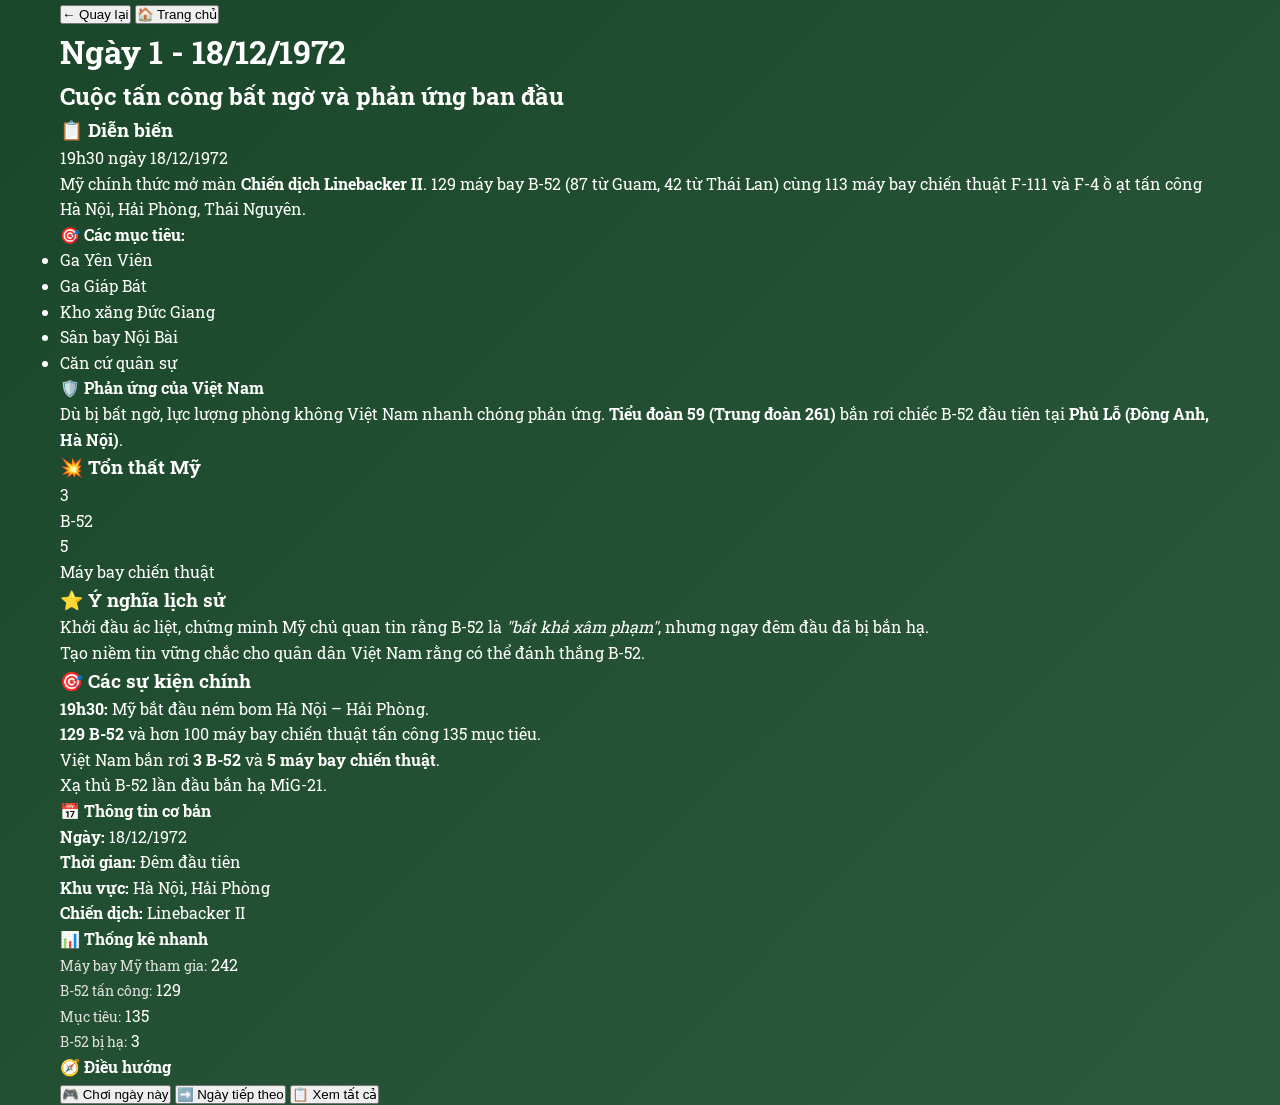
==== dien-bien-phu-game/details/day1.html @ 5c27972c "Initial commit" ====
<!DOCTYPE html>
<html lang="vi">

<head>
    <meta charset="UTF-8">
    <meta name="viewport" content="width=device-width, initial-scale=1.0">
    <title>Ngày 1 - Chi Tiết | Điện Biên Phủ Trên Không</title>
    <link rel="stylesheet" href="../css/style.css">
    <link rel="stylesheet" href="../css/detail.css">
    <link rel="preconnect" href="https://fonts.googleapis.com">
    <link rel="preconnect" href="https://fonts.gstatic.com" crossorigin>
    <link href="https://fonts.googleapis.com/css2?family=Roboto+Slab:wght@400;700&display=swap" rel="stylesheet">
</head>

<body>
    <div class="detail-container">
        <header class="detail-header">
            <div class="container">
                <div class="back-navigation">
                    <button onclick="goBack()" class="back-btn">← Quay lại</button>
                    <button onclick="goHome()" class="home-btn">🏠 Trang chủ</button>
                </div>
                <h1 class="detail-title">Ngày 1 - 18/12/1972</h1>
                <h2 class="detail-subtitle">Cuộc tấn công bất ngờ và phản ứng ban đầu</h2>
            </div>
        </header>

        <main class="detail-content">
            <div class="container">
                <div class="content-grid">
                    <div class="main-content">
                        <!-- Diễn biến chính -->
                        <div class="content-section">
                            <h3>📋 Diễn biến</h3>
                            <div class="timeline-event">
                                <div class="event-time">19h30 ngày 18/12/1972</div>
                                <div class="event-description">
                                    <p>Mỹ chính thức mở màn <strong>Chiến dịch Linebacker II</strong>. 129 máy bay B-52
                                        (87 từ Guam, 42 từ Thái Lan) cùng 113 máy bay chiến thuật F-111 và F-4 ồ ạt tấn
                                        công Hà Nội, Hải Phòng, Thái Nguyên.</p>

                                    <div class="target-list">
                                        <h4>🎯 Các mục tiêu:</h4>
                                        <ul>
                                            <li>Ga Yên Viên</li>
                                            <li>Ga Giáp Bát</li>
                                            <li>Kho xăng Đức Giang</li>
                                            <li>Sân bay Nội Bài</li>
                                            <li>Căn cứ quân sự</li>
                                        </ul>
                                    </div>
                                </div>
                            </div>

                            <div class="response-section">
                                <h4>🛡️ Phản ứng của Việt Nam</h4>
                                <p>Dù bị bất ngờ, lực lượng phòng không Việt Nam nhanh chóng phản ứng. <strong>Tiểu đoàn
                                        59 (Trung đoàn 261)</strong> bắn rơi chiếc B-52 đầu tiên tại <strong>Phủ Lỗ
                                        (Đông Anh, Hà Nội)</strong>.</p>
                            </div>
                        </div>

                        <!-- Tổn thất -->
                        <div class="content-section">
                            <h3>💥 Tổn thất Mỹ</h3>
                            <div class="casualties-grid">
                                <div class="casualty-item">
                                    <div class="casualty-number">3</div>
                                    <div class="casualty-type">B-52</div>
                                </div>
                                <div class="casualty-item">
                                    <div class="casualty-number">5</div>
                                    <div class="casualty-type">Máy bay chiến thuật</div>
                                </div>
                            </div>
                        </div>

                        <!-- Ý nghĩa lịch sử -->
                        <div class="content-section">
                            <h3>⭐ Ý nghĩa lịch sử</h3>
                            <div class="significance-content">
                                <p>Khởi đầu ác liệt, chứng minh Mỹ chủ quan tin rằng B-52 là <em>"bất khả xâm
                                        phạm"</em>, nhưng ngay đêm đầu đã bị bắn hạ.</p>
                                <p class="highlight-text">Tạo niềm tin vững chắc cho quân dân Việt Nam rằng có thể đánh
                                    thắng B-52.</p>
                            </div>
                        </div>

                        <!-- Các sự kiện chính -->
                        <div class="content-section">
                            <h3>🎯 Các sự kiện chính</h3>
                            <div class="events-timeline">
                                <div class="timeline-item-detail">
                                    <div class="timeline-marker"></div>
                                    <div class="timeline-content-detail">
                                        <strong>19h30:</strong> Mỹ bắt đầu ném bom Hà Nội – Hải Phòng.
                                    </div>
                                </div>
                                <div class="timeline-item-detail">
                                    <div class="timeline-marker"></div>
                                    <div class="timeline-content-detail">
                                        <strong>129 B-52</strong> và hơn 100 máy bay chiến thuật tấn công 135 mục tiêu.
                                    </div>
                                </div>
                                <div class="timeline-item-detail">
                                    <div class="timeline-marker"></div>
                                    <div class="timeline-content-detail">
                                        Việt Nam bắn rơi <strong>3 B-52</strong> và <strong>5 máy bay chiến
                                            thuật</strong>.
                                    </div>
                                </div>
                                <div class="timeline-item-detail">
                                    <div class="timeline-marker"></div>
                                    <div class="timeline-content-detail">
                                        Xạ thủ B-52 lần đầu bắn hạ MiG-21.
                                    </div>
                                </div>
                            </div>
                        </div>
                    </div>

                    <div class="sidebar">
                        <div class="info-box">
                            <h4>📅 Thông tin cơ bản</h4>
                            <div class="info-item">
                                <strong>Ngày:</strong> 18/12/1972
                            </div>
                            <div class="info-item">
                                <strong>Thời gian:</strong> Đêm đầu tiên
                            </div>
                            <div class="info-item">
                                <strong>Khu vực:</strong> Hà Nội, Hải Phòng
                            </div>
                            <div class="info-item">
                                <strong>Chiến dịch:</strong> Linebacker II
                            </div>
                        </div>

                        <div class="stats-box">
                            <h4>📊 Thống kê nhanh</h4>
                            <div class="stat-item">
                                <span class="stat-label">Máy bay Mỹ tham gia:</span>
                                <span class="stat-value">242</span>
                            </div>
                            <div class="stat-item">
                                <span class="stat-label">B-52 tấn công:</span>
                                <span class="stat-value">129</span>
                            </div>
                            <div class="stat-item">
                                <span class="stat-label">Mục tiêu:</span>
                                <span class="stat-value">135</span>
                            </div>
                            <div class="stat-item">
                                <span class="stat-label">B-52 bị hạ:</span>
                                <span class="stat-value">3</span>
                            </div>
                        </div>

                        <div class="navigation-box">
                            <h4>🧭 Điều hướng</h4>
                            <button onclick="playDay(1)" class="play-btn">🎮 Chơi ngày này</button>
                            <button onclick="viewDay(2)" class="next-btn">➡️ Ngày tiếp theo</button>
                            <button onclick="viewAllDays()" class="overview-btn">📋 Xem tất cả</button>
                        </div>
                    </div>
                </div>
            </div>
        </main>
    </div>

    <script src="../js/data.js"></script>
    <script src="../js/detail.js"></script>
</body>

</html>
---- dien-bien-phu-game/css/style.css ----
/* Reset và base styles */
* {
    margin: 0;
    padding: 0;
    box-sizing: border-box;
}

body {
    font-family: 'Roboto Slab', serif;
    background: linear-gradient(135deg, #1a472a 0%, #2d5a3d 100%);
    color: #ffffff;
    line-height: 1.6;
    overflow-x: hidden;
}

.container {
    max-width: 1200px;
    margin: 0 auto;
    padding: 0 20px;
}

/* Hero Section */
.hero-section {
    min-height: 100vh;
    background:
        radial-gradient(circle at 20% 50%, rgba(255, 215, 0, 0.1) 0%, transparent 50%),
        radial-gradient(circle at 80% 20%, rgba(255, 69, 0, 0.1) 0%, transparent 50%),
        linear-gradient(135deg, #1a472a 0%, #2d5a3d 100%);
    display: flex;
    flex-direction: column;
    justify-content: center;
    position: relative;
    padding: 40px 0;
}

.hero-section::before {
    content: '';
    position: absolute;
    top: 0;
    left: 0;
    right: 0;
    bottom: 0;
    background: url('data:image/svg+xml,<svg width="60" height="60" viewBox="0 0 60 60" xmlns="http://www.w3.org/2000/svg"><g fill="none" fill-rule="evenodd"><g fill="%23ffffff" fill-opacity="0.03"><circle cx="30" cy="30" r="2"/></g></svg>') repeat;
    pointer-events: none;
}

/* Header */
.main-header {
    text-align: center;
    margin-bottom: 60px;
    position: relative;
    z-index: 1;
}

.main-title {
    font-size: 3.5rem;
    font-weight: 700;
    text-shadow: 3px 3px 6px rgba(0, 0, 0, 0.5);
    margin-bottom: 20px;
    display: flex;
    flex-direction: column;
    align-items: center;
}

.title-line {
    background: linear-gradient(45deg, #ffd700, #ffed4e);
    -webkit-background-clip: text;
    -webkit-text-fill-color: transparent;
    background-clip: text;
    letter-spacing: 2px;
}

.subtitle {
    font-size: 1.5rem;
    color: #ffed4e;
    font-style: italic;
    margin-top: 10px;
}

.date-range {
    font-size: 1.2rem;
    color: #a8d8a8;
    font-weight: 600;
    border: 2px solid #ffd700;
    padding: 10px 20px;
    border-radius: 25px;
    display: inline-block;
    background: rgba(255, 215, 0, 0.1);
}

/* Intro Content */
.intro-content {
    display: grid;
    grid-template-columns: 1fr 1fr;
    gap: 60px;
    align-items: start;
    margin-bottom: 60px;
}

/* Stats Panel */
.stats-panel {
    background: rgba(255, 255, 255, 0.1);
    border-radius: 20px;
    padding: 30px;
    backdrop-filter: blur(10px);
    border: 2px solid rgba(255, 215, 0, 0.3);
    height: fit-content;
}

.stats-panel h3 {
    color: #ffd700;
    font-size: 1.8rem;
    margin-bottom: 25px;
    text-align: center;
    text-shadow: 2px 2px 4px rgba(0, 0, 0, 0.5);
}

.achievement-stats {
    display: flex;
    flex-direction: column;
    gap: 15px;
    margin-bottom: 25px;
}

.stat-achievement {
    display: flex;
    align-items: center;
    gap: 15px;
    padding: 15px;
    background: rgba(255, 215, 0, 0.1);
    border-radius: 12px;
    border-left: 4px solid #ffd700;
    transition: all 0.3s ease;
}

.stat-achievement:hover {
    background: rgba(255, 215, 0, 0.2);
    transform: translateX(5px);
}

.stat-icon {
    font-size: 2rem;
    min-width: 50px;
    text-align: center;
    filter: drop-shadow(0 2px 4px rgba(255, 215, 0, 0.3));
}

.stat-info {
    flex: 1;
}

.stat-number {
    font-size: 1.8rem;
    font-weight: bold;
    color: #ffd700;
    line-height: 1.2;
    text-shadow: 1px 1px 2px rgba(0, 0, 0, 0.3);
}

.stat-label {
    color: #e0e0e0;
    font-size: 0.9rem;
    line-height: 1.3;
}

.historical-note {
    display: flex;
    gap: 12px;
    padding: 20px;
    background: rgba(255, 69, 0, 0.1);
    border-radius: 12px;
    border-left: 4px solid #ff4500;
}

.note-icon {
    font-size: 1.5rem;
    min-width: 30px;
    text-align: center;
    color: #ff4500;
}

.note-content {
    color: #f0f0f0;
    font-size: 0.9rem;
    line-height: 1.4;
}

.note-content strong {
    color: #ff6500;
    display: block;
    margin-bottom: 5px;
}

.intro-text h2 {
    font-size: 2.5rem;
    color: #ffd700;
    margin-bottom: 20px;
    text-shadow: 2px 2px 4px rgba(0, 0, 0, 0.5);
}

.quote {
    font-size: 1.5rem;
    font-style: italic;
    color: #ffed4e;
    margin-bottom: 10px;
    text-align: center;
    padding: 20px;
    border-left: 4px solid #ffd700;
    background: rgba(255, 215, 0, 0.1);
    border-radius: 0 15px 15px 0;
}

.quote-author {
    text-align: right;
    color: #a8d8a8;
    font-style: italic;
    margin-bottom: 30px;
    font-size: 1.1rem;
}

.description p {
    font-size: 1.1rem;
    color: #e0e0e0;
    margin-bottom: 30px;
    line-height: 1.8;
}

.features {
    display: grid;
    grid-template-columns: repeat(auto-fit, minmax(200px, 1fr));
    gap: 20px;
}

.feature {
    background: rgba(255, 255, 255, 0.1);
    padding: 20px;
    border-radius: 15px;
    text-align: center;
    backdrop-filter: blur(10px);
    border: 1px solid rgba(255, 215, 0, 0.3);
    transition: all 0.3s ease;
}

.feature:hover {
    transform: translateY(-5px);
    background: rgba(255, 255, 255, 0.15);
    border-color: #ffd700;
}

.feature h3 {
    color: #ffd700;
    margin-bottom: 10px;
    font-size: 1.2rem;
}

.feature p {
    color: #c0c0c0;
    font-size: 0.9rem;
}

/* Action Section */
.action-section {
    text-align: center;
    position: relative;
    z-index: 1;
}

.start-button {
    background: linear-gradient(45deg, #ffd700, #ffed4e);
    color: #1a472a;
    border: none;
    padding: 20px 40px;
    font-size: 1.3rem;
    font-weight: bold;
    border-radius: 50px;
    cursor: pointer;
    transition: all 0.3s ease;
    text-transform: uppercase;
    letter-spacing: 1px;
    box-shadow: 0 10px 30px rgba(255, 215, 0, 0.3);
    margin-bottom: 40px;
}

.start-button:hover {
    transform: translateY(-3px);
    box-shadow: 0 15px 40px rgba(255, 215, 0, 0.4);
    background: linear-gradient(45deg, #ffed4e, #ffd700);
}

.progress-info {
    max-width: 400px;
    margin: 0 auto;
}

.progress-info p {
    color: #a8d8a8;
    margin-bottom: 15px;
    font-size: 1.1rem;
}

.progress-bar {
    background: rgba(255, 255, 255, 0.2);
    height: 10px;
    border-radius: 5px;
    overflow: hidden;
    border: 1px solid rgba(255, 215, 0, 0.3);
}

.progress-fill {
    background: linear-gradient(90deg, #ffd700, #ffed4e);
    height: 100%;
    width: 0%;
    transition: width 0.8s ease;
    border-radius: 5px;
}

/* Damage Statistics Section */
.damage-section {
    padding: 80px 0;
    background: linear-gradient(135deg, #2d1b1b 0%, #4a2c2c 100%);
    position: relative;
}

.damage-section::before {
    content: '';
    position: absolute;
    top: 0;
    left: 0;
    right: 0;
    bottom: 0;
    background: url('data:image/svg+xml,<svg width="40" height="40" viewBox="0 0 40 40" xmlns="http://www.w3.org/2000/svg"><g fill="none" fill-rule="evenodd"><g fill="%23ff0000" fill-opacity="0.05"><polygon points="20,1 4,7 4,20 20,40 36,20 36,7"/></g></svg>') repeat;
    pointer-events: none;
}

.damage-section h2 {
    text-align: center;
    font-size: 2.5rem;
    margin-bottom: 60px;
    color: #ff6b6b;
    position: relative;
    z-index: 1;
    text-shadow: 2px 2px 4px rgba(0, 0, 0, 0.5);
}

.damage-grid {
    display: grid;
    grid-template-columns: 1fr 1fr;
    gap: 40px;
    margin-bottom: 60px;
    position: relative;
    z-index: 1;
}

.damage-card {
    background: rgba(255, 255, 255, 0.1);
    border-radius: 20px;
    padding: 30px;
    backdrop-filter: blur(10px);
    border: 2px solid rgba(255, 107, 107, 0.3);
}

.enemy-losses {
    border-left: 6px solid #ff4444;
}

.vietnam-impact {
    border-left: 6px solid #ffaa44;
}

.damage-card h3 {
    color: #ff6b6b;
    font-size: 1.6rem;
    margin-bottom: 25px;
    text-align: center;
    text-shadow: 1px 1px 2px rgba(0, 0, 0, 0.3);
}

.damage-stats {
    display: flex;
    flex-direction: column;
    gap: 20px;
}

.damage-item {
    display: flex;
    align-items: center;
    gap: 15px;
    padding: 15px;
    background: rgba(255, 107, 107, 0.1);
    border-radius: 12px;
    border-left: 4px solid #ff6b6b;
}

.damage-number {
    font-size: 2.2rem;
    font-weight: bold;
    color: #ff4444;
    min-width: 80px;
    text-shadow: 1px 1px 2px rgba(0, 0, 0, 0.3);
}

.damage-label {
    color: #f0f0f0;
    font-size: 1.1rem;
    flex: 1;
}

.damage-breakdown {
    background: rgba(0, 0, 0, 0.2);
    padding: 15px;
    border-radius: 10px;
    margin-top: 10px;
}

.breakdown-item {
    color: #e0e0e0;
    padding: 5px 0;
    border-bottom: 1px solid rgba(255, 107, 107, 0.2);
    font-size: 0.95rem;
}

.breakdown-item:last-child {
    border-bottom: none;
}

.breakdown-item small {
    color: #ffaaaa;
    font-style: italic;
}

.casualties {
    border-left-color: #ff8888;
    background: rgba(255, 136, 136, 0.1);
}

.infrastructure-damage {
    background: rgba(255, 170, 68, 0.1);
    padding: 20px;
    border-radius: 12px;
    border-left: 4px solid #ffaa44;
}

.infrastructure-damage h4 {
    color: #ffaa44;
    margin-bottom: 15px;
    font-size: 1.1rem;
}

.damage-list {
    display: grid;
    gap: 8px;
}

.damage-list div {
    color: #f0f0f0;
    font-size: 0.9rem;
    padding: 5px 0;
    border-bottom: 1px solid rgba(255, 170, 68, 0.2);
}

.damage-list div:last-child {
    border-bottom: none;
}

/* Bombing Intensity */
.bombing-intensity {
    position: relative;
    z-index: 1;
}

.bombing-intensity h3 {
    text-align: center;
    font-size: 2rem;
    margin-bottom: 40px;
    color: #ff6b6b;
}

.intensity-comparison {
    display: grid;
    grid-template-columns: repeat(auto-fit, minmax(300px, 1fr));
    gap: 30px;
}

.intensity-item {
    display: flex;
    align-items: center;
    gap: 20px;
    padding: 25px;
    background: rgba(255, 255, 255, 0.1);
    border-radius: 15px;
    backdrop-filter: blur(10px);
    border: 2px solid rgba(255, 107, 107, 0.3);
    transition: all 0.3s ease;
}

.intensity-item:hover {
    transform: translateY(-5px);
    border-color: #ff6b6b;
    box-shadow: 0 15px 30px rgba(255, 107, 107, 0.2);
}

.intensity-icon {
    font-size: 3rem;
    min-width: 60px;
    text-align: center;
}

.intensity-info {
    flex: 1;
}

.intensity-number {
    font-size: 2.5rem;
    font-weight: bold;
    color: #ff4444;
    line-height: 1;
    text-shadow: 2px 2px 4px rgba(0, 0, 0, 0.3);
}

.intensity-label {
    color: #f0f0f0;
    font-size: 1.1rem;
    margin-bottom: 5px;
}

.intensity-note {
    color: #cccccc;
    font-size: 0.9rem;
    font-style: italic;
}

/* Timeline Section */
.timeline-section {
    padding: 80px 0;
    background: rgba(0, 0, 0, 0.2);
    position: relative;
}

.timeline-section h2 {
    text-align: center;
    font-size: 2.5rem;
    margin-bottom: 60px;
    color: #ffd700;
    text-shadow: 2px 2px 4px rgba(0, 0, 0, 0.5);
}

.timeline {
    position: relative;
    max-width: 800px;
    margin: 0 auto;
}

.timeline::before {
    content: '';
    position: absolute;
    width: 4px;
    background: linear-gradient(to bottom, #ffd700, #ffed4e);
    top: 0;
    bottom: 0;
    left: 50%;
    margin-left: -2px;
}

.timeline-item {
    padding: 10px 40px;
    position: relative;
    background-color: inherit;
    width: 50%;
}

.timeline-item::after {
    content: '';
    position: absolute;
    width: 20px;
    height: 20px;
    right: -10px;
    background: #ffd700;
    border: 4px solid #ffffff;
    top: 15px;
    border-radius: 50%;
    z-index: 1;
}

.timeline-item:nth-child(even) {
    left: 50%;
}

.timeline-item:nth-child(even)::after {
    left: -10px;
}

.timeline-content {
    padding: 20px 30px;
    background: rgba(255, 255, 255, 0.1);
    border-radius: 15px;
    position: relative;
    backdrop-filter: blur(10px);
    border: 1px solid rgba(255, 215, 0, 0.3);
    cursor: pointer;
    transition: all 0.3s ease;
}

.timeline-content:hover {
    background: rgba(255, 255, 255, 0.15);
    border-color: #ffd700;
    transform: translateY(-5px);
}

.timeline-date {
    background: #ffd700;
    color: #1a472a;
    padding: 5px 15px;
    border-radius: 20px;
    font-weight: bold;
    font-size: 0.9rem;
    display: inline-block;
    margin-bottom: 10px;
}

.timeline-title {
    color: #ffd700;
    margin-bottom: 10px;
    font-size: 1.2rem;
    font-weight: bold;
}

.timeline-desc {
    color: #e0e0e0;
    line-height: 1.6;
    margin-bottom: 10px;
}

.timeline-status {
    font-size: 0.9rem;
    padding: 5px 10px;
    border-radius: 15px;
    font-weight: bold;
}

.timeline-status-container {
    display: flex;
    align-items: center;
    gap: 12px;
    flex-wrap: nowrap;
    justify-content: flex-start;
}

.detail-btn {
    background: rgba(65, 105, 225, 0.4);
    color: #87CEEB;
    border: 1px solid rgba(65, 105, 225, 0.6);
    padding: 5px 12px;
    border-radius: 15px;
    font-size: 0.9rem;
    font-weight: bold;
    cursor: pointer;
    transition: all 0.3s ease;
    white-space: nowrap;
    flex-shrink: 0;
    box-shadow: 0 1px 3px rgba(0, 0, 0, 0.2);
}

.detail-btn:hover {
    background: rgba(65, 105, 225, 0.6);
    color: #ffffff;
    transform: translateY(-1px);
    box-shadow: 0 3px 8px rgba(65, 105, 225, 0.4);
}

.status-locked {
    background: rgba(128, 128, 128, 0.3);
    color: #ccc;
}

.status-available {
    background: rgba(255, 215, 0, 0.3);
    color: #ffd700;
}

.status-completed {
    background: rgba(34, 139, 34, 0.4);
    color: #90EE90;
    box-shadow: 0 1px 3px rgba(0, 0, 0, 0.2);
}

/* Action Buttons Container */
.action-buttons {
    display: flex;
    gap: 18px;
    justify-content: center;
    flex-wrap: wrap;
    margin-bottom: 30px;
}

/* Common button styles for all buttons */
.history-button,
.video-button,
.start-button {
    padding: 15px 25px;
    font-size: 16px;
    font-weight: bold;
    border-radius: 50px;
    cursor: pointer;
    transition: all 0.3s ease;
    font-family: 'Roboto Slab', serif;
    position: relative;
    overflow: hidden;
    text-decoration: none;
    display: inline-block;
    text-align: center;
    min-width: 220px; /* Cùng kích thước tối thiểu */
    max-width: 220px; /* Cùng kích thước tối đa */
    height: 60px; /* Cùng chiều cao */
    line-height: 30px; /* Căn giữa text theo chiều dọc */
    border: none;
    box-sizing: border-box;
}

/* History Button - Now as link */
.history-button {
    background: linear-gradient(135deg, #8B4513 0%, #A0522D 50%, #CD853F 100%);
    color: white;
    box-shadow: 0 4px 15px rgba(139, 69, 19, 0.3);
}

.history-button:hover {
    transform: translateY(-3px);
    box-shadow: 0 8px 25px rgba(139, 69, 19, 0.4);
    background: linear-gradient(135deg, #A0522D 0%, #CD853F 50%, #DEB887 100%);
    color: white;
    text-decoration: none;
}

.history-button:active {
    transform: translateY(-1px);
}

/* Video Button */
.video-button {
    background: linear-gradient(135deg, #FF0000 0%, #CC0000 50%, #990000 100%);
    color: white;
    box-shadow: 0 4px 15px rgba(255, 0, 0, 0.3);
    text-decoration: none;
    display: inline-flex;
    align-items: center;
    justify-content: center;
    padding: 15px 25px;
    border-radius: 25px;
    font-weight: 700;
    font-size: 16px;
    transition: all 0.3s ease;
    border: none;
    cursor: pointer;
    min-width: 240px;
    box-sizing: border-box;
}

.video-button:hover {
    transform: translateY(-3px);
    box-shadow: 0 8px 25px rgba(255, 0, 0, 0.4);
    background: linear-gradient(135deg, #FF4444 0%, #FF0000 50%, #CC0000 100%);
    color: white;
    text-decoration: none;
}

.video-button:active {
    transform: translateY(-1px);
}

/* Start Button */
.start-button {
    background: linear-gradient(135deg, #FFD700 0%, #FFA500 50%, #FF8C00 100%);
    color: #1a472a;
    box-shadow: 0 4px 15px rgba(255, 215, 0, 0.3);
}

.start-button:hover {
    transform: translateY(-3px);
    box-shadow: 0 8px 25px rgba(255, 215, 0, 0.4);
    background: linear-gradient(135deg, #FFA500 0%, #FF8C00 50%, #FF7F50 100%);
}

.start-button:active {
    transform: translateY(-1px);
}

/* History Page Styles */
.history-page {
    min-height: 100vh;
    background: linear-gradient(135deg, #1a472a 0%, #2d5a3d 100%);
    padding: 40px 0;
}

.history-header {
    text-align: center;
    margin-bottom: 50px;
    position: relative;
}

.back-button {
    position: absolute;
    left: 0;
    top: 0;
}

.btn-back {
    background: linear-gradient(135deg, #666 0%, #888 100%);
    color: white;
    text-decoration: none;
    padding: 12px 24px;
    border-radius: 25px;
    font-weight: bold;
    transition: all 0.3s ease;
    box-shadow: 0 4px 15px rgba(0, 0, 0, 0.2);
}

.btn-back:hover {
    background: linear-gradient(135deg, #888 0%, #aaa 100%);
    transform: translateY(-2px);
    box-shadow: 0 6px 20px rgba(0, 0, 0, 0.3);
    color: white;
    text-decoration: none;
}

.history-title {
    font-size: 48px;
    font-weight: bold;
    color: #FFD700;
    margin-bottom: 15px;
    text-shadow: 2px 2px 4px rgba(0, 0, 0, 0.5);
}

.history-subtitle {
    font-size: 24px;
    color: white;
    font-style: italic;
    margin-bottom: 0;
}

.history-content {
    max-width: 900px;
    margin: 0 auto;
    background: rgba(255, 255, 255, 0.1);
    border-radius: 20px;
    padding: 40px;
    backdrop-filter: blur(10px);
    box-shadow: 0 10px 30px rgba(0, 0, 0, 0.3);
}

.content-wrapper {
    color: white;
    line-height: 1.8;
    font-size: 16px;
}

.content-wrapper p {
    margin-bottom: 25px;
    text-align: justify;
    text-indent: 0; /* Bỏ thụt đầu dòng */
}

.ho-chi-minh-quote {
    background: linear-gradient(135deg, rgba(255, 215, 0, 0.2) 0%, rgba(255, 215, 0, 0.1) 100%);
    border-left: 5px solid #FFD700;
    margin: 30px 0;
    padding: 25px;
    border-radius: 0 15px 15px 0;
    font-style: italic;
    font-size: 18px;
    line-height: 1.6;
    position: relative;
    text-indent: 0;
    box-shadow: 0 5px 15px rgba(255, 215, 0, 0.2);
}

.ho-chi-minh-quote::before {
    content: '"';
    font-size: 60px;
    color: #FFD700;
    position: absolute;
    left: 15px;
    top: -10px;
    font-family: Georgia, serif;
}

.ho-chi-minh-quote::after {
    content: '"';
    font-size: 60px;
    color: #FFD700;
    position: absolute;
    right: 20px;
    bottom: -20px;
    font-family: Georgia, serif;
}

.conclusion-section {
    margin-top: 40px;
    text-align: center;
}

.conclusion-section h2 {
    color: #FFD700;
    font-size: 28px;
    margin-bottom: 20px;
}

.conclusion {
    background: linear-gradient(135deg, rgba(255, 69, 0, 0.2) 0%, rgba(255, 69, 0, 0.1) 100%);
    border: 3px solid #FF4500;
    border-radius: 15px;
    padding: 25px;
    margin-top: 30px;
    font-weight: bold;
    font-size: 18px;
    text-align: center;
    text-indent: 0;
    box-shadow: 0 5px 15px rgba(255, 69, 0, 0.2);
}

.navigation-section {
    margin-top: 50px;
    text-align: center;
}

.nav-buttons {
    display: flex;
    gap: 20px;
    justify-content: center;
    flex-wrap: wrap;
}

.nav-btn {
    padding: 15px 30px;
    border-radius: 50px;
    font-size: 18px;
    font-weight: bold;
    text-decoration: none;
    transition: all 0.3s ease;
    box-shadow: 0 4px 15px rgba(0, 0, 0, 0.2);
    font-family: 'Roboto Slab', serif;
    min-width: 180px;
    text-align: center;
}

.nav-btn.primary {
    background: linear-gradient(135deg, #2563eb 0%, #3b82f6 50%, #60a5fa 100%);
    color: white;
}

.nav-btn.primary:hover {
    background: linear-gradient(135deg, #3b82f6 0%, #60a5fa 50%, #93c5fd 100%);
    transform: translateY(-3px);
    box-shadow: 0 8px 25px rgba(37, 99, 235, 0.4);
    color: white;
    text-decoration: none;
}

.nav-btn.secondary {
    background: linear-gradient(135deg, #dc2626 0%, #ef4444 50%, #f87171 100%);
    color: white;
}

.nav-btn.secondary:hover {
    background: linear-gradient(135deg, #ef4444 0%, #f87171 50%, #fca5a5 100%);
    transform: translateY(-3px);
    box-shadow: 0 8px 25px rgba(220, 38, 38, 0.4);
    color: white;
    text-decoration: none;
}

/* BUTTON SIZE FIX - Override to ensure equal button sizes */
.action-buttons .history-button,
.action-buttons .video-button,
.action-buttons .start-button {
    width: 240px !important;
    min-width: 240px !important;
    max-width: 240px !important;
    height: 60px !important;
    padding: 15px 20px !important;
    font-size: 16px !important;
    font-weight: bold !important;
    border-radius: 50px !important;
    display: inline-block !important;
    text-align: center !important;
    line-height: 30px !important;
    box-sizing: border-box !important;
    border: none !important;
    text-decoration: none !important;
    cursor: pointer !important;
    transition: all 0.3s ease !important;
    font-family: 'Roboto Slab', serif !important;
}

.action-buttons .history-button {
    background: linear-gradient(135deg, #8B4513 0%, #A0522D 50%, #CD853F 100%) !important;
    color: white !important;
    box-shadow: 0 4px 15px rgba(139, 69, 19, 0.3) !important;
}

.action-buttons .start-button {
    background: linear-gradient(135deg, #FFD700 0%, #FFA500 50%, #FF8C00 100%) !important;
    color: #1a472a !important;
    box-shadow: 0 4px 15px rgba(255, 215, 0, 0.3) !important;
    text-transform: none !important;
    letter-spacing: normal !important;
    margin-bottom: 0 !important;
}

.action-buttons .history-button:hover {
    transform: translateY(-3px) !important;
    box-shadow: 0 8px 25px rgba(139, 69, 19, 0.4) !important;
    background: linear-gradient(135deg, #A0522D 0%, #CD853F 50%, #DEB887 100%) !important;
    color: white !important;
    text-decoration: none !important;
}

.action-buttons .start-button:hover {
    transform: translateY(-3px) !important;
    box-shadow: 0 8px 25px rgba(255, 215, 0, 0.4) !important;
    background: linear-gradient(135deg, #FFA500 0%, #FF8C00 50%, #FF7F50 100%) !important;
}

/* History Page Styles */

.music-btn.muted:hover {
    background: linear-gradient(135deg, #888 0%, #aaa 100%);
    border-color: #ddd;
}

.music-icon {
    font-size: 16px;
    line-height: 1;
}

.music-text {
    font-size: 12px;
    text-transform: uppercase;
    letter-spacing: 0.5px;
}

/* Responsive */
@media (max-width: 768px) {
    .history-header {
        margin-bottom: 30px;
    }
    
    .back-button {
        position: static;
        margin-bottom: 20px;
    }
    
    .history-title {
        font-size: 36px;
    }
    
    .history-subtitle {
        font-size: 18px;
    }
    
    .history-content {
        padding: 25px;
        margin: 0 15px;
    }
    
    .content-wrapper {
        font-size: 15px;
    }
    
    .action-buttons,
    .nav-buttons {
        flex-direction: column;
        align-items: center;
    }
    
    
    .history-button,
    .video-button,
    .start-button,
    .nav-btn {
        width: 100%;
        max-width: 300px;
    }
}

/* Modal Styles */
.modal {
    display: none;
    position: fixed;
    z-index: 1000;
    left: 0;
    top: 0;
    width: 100%;
    height: 100%;
    background-color: rgba(0, 0, 0, 0.8);
    backdrop-filter: blur(5px);
    animation: fadeIn 0.3s ease;
}

@keyframes fadeIn {
    from { opacity: 0; }
    to { opacity: 1; }
}

.modal-content {
    background: linear-gradient(135deg, #1a472a 0%, #2d5a3d 100%);
    margin: 2% auto;
    padding: 0;
    border: none;
    border-radius: 15px;
    width: 90%;
    max-width: 800px;
    max-height: 90vh;
    overflow-y: auto;
    box-shadow: 0 20px 60px rgba(0, 0, 0, 0.5);
    animation: slideIn 0.3s ease;
}

@keyframes slideIn {
    from {
        transform: translateY(-50px);
        opacity: 0;
    }
    to {
        transform: translateY(0);
        opacity: 1;
    }
}

.modal-header {
    background: linear-gradient(135deg, #8B4513 0%, #A0522D 100%);
    padding: 20px 30px;
    border-radius: 15px 15px 0 0;
    display: flex;
    justify-content: space-between;
    align-items: center;
    border-bottom: 3px solid #FFD700;
}

.modal-header h2 {
    color: white;
    margin: 0;
    font-size: 24px;
    font-weight: bold;
}

.close {
    color: white;
    font-size: 32px;
    font-weight: bold;
    cursor: pointer;
    transition: all 0.2s ease;
    padding: 0 5px;
    line-height: 1;
}

.close:hover {
    color: #FFD700;
    transform: scale(1.1);
}

.modal-body {
    padding: 30px;
    color: white;
}

.history-content {
    line-height: 1.8;
    font-size: 16px;
}

.history-content p {
    margin-bottom: 20px;
    text-align: justify;
    text-indent: 0; /* Bỏ thụt đầu dòng */
}

.ho-chi-minh-quote {
    background: linear-gradient(135deg, rgba(255, 215, 0, 0.1) 0%, rgba(255, 215, 0, 0.05) 100%);
    border-left: 4px solid #FFD700;
    margin: 25px 0;
    padding: 20px;
    border-radius: 0 10px 10px 0;
    font-style: italic;
    font-size: 17px;
    line-height: 1.6;
    position: relative;
    text-indent: 0;
}

.ho-chi-minh-quote::before {
    content: '"';
    font-size: 48px;
    color: #FFD700;
    position: absolute;
    left: 10px;
    top: -5px;
    font-family: Georgia, serif;
}

.ho-chi-minh-quote::after {
    content: '"';
    font-size: 48px;
    color: #FFD700;
    position: absolute;
    right: 15px;
    bottom: -15px;
    font-family: Georgia, serif;
}

.conclusion {
    background: linear-gradient(135deg, rgba(255, 69, 0, 0.1) 0%, rgba(255, 69, 0, 0.05) 100%);
    border: 2px solid #FF4500;
    border-radius: 10px;
    padding: 20px;
    margin-top: 30px;
    font-weight: bold;
    font-size: 17px;
    text-align: center;
    text-indent: 0;
}

/* Footer Styles */
.main-footer {
    background: linear-gradient(135deg, #0f2415 0%, #1a472a 100%);
    color: white;
    text-align: center;
    padding: 40px 0;
    margin-top: 60px;
    border-top: 3px solid #FFD700;
    box-shadow: 0 -5px 20px rgba(0, 0, 0, 0.3);
}

.main-footer .container {
    max-width: 1200px;
    margin: 0 auto;
    padding: 0 20px;
}

.main-footer p {
    margin: 8px 0;
    font-size: 16px;
    line-height: 1.5;
}

.main-footer p:first-child {
    font-weight: bold;
    color: #FFD700;
}

.main-footer p:last-child {
    font-style: italic;
    color: #a8d8a8;
}

/* Responsive Footer */
@media (max-width: 768px) {
    .main-footer {
        padding: 30px 0;
        margin-top: 40px;
    }
    
    .main-footer p {
        font-size: 14px;
    }
}
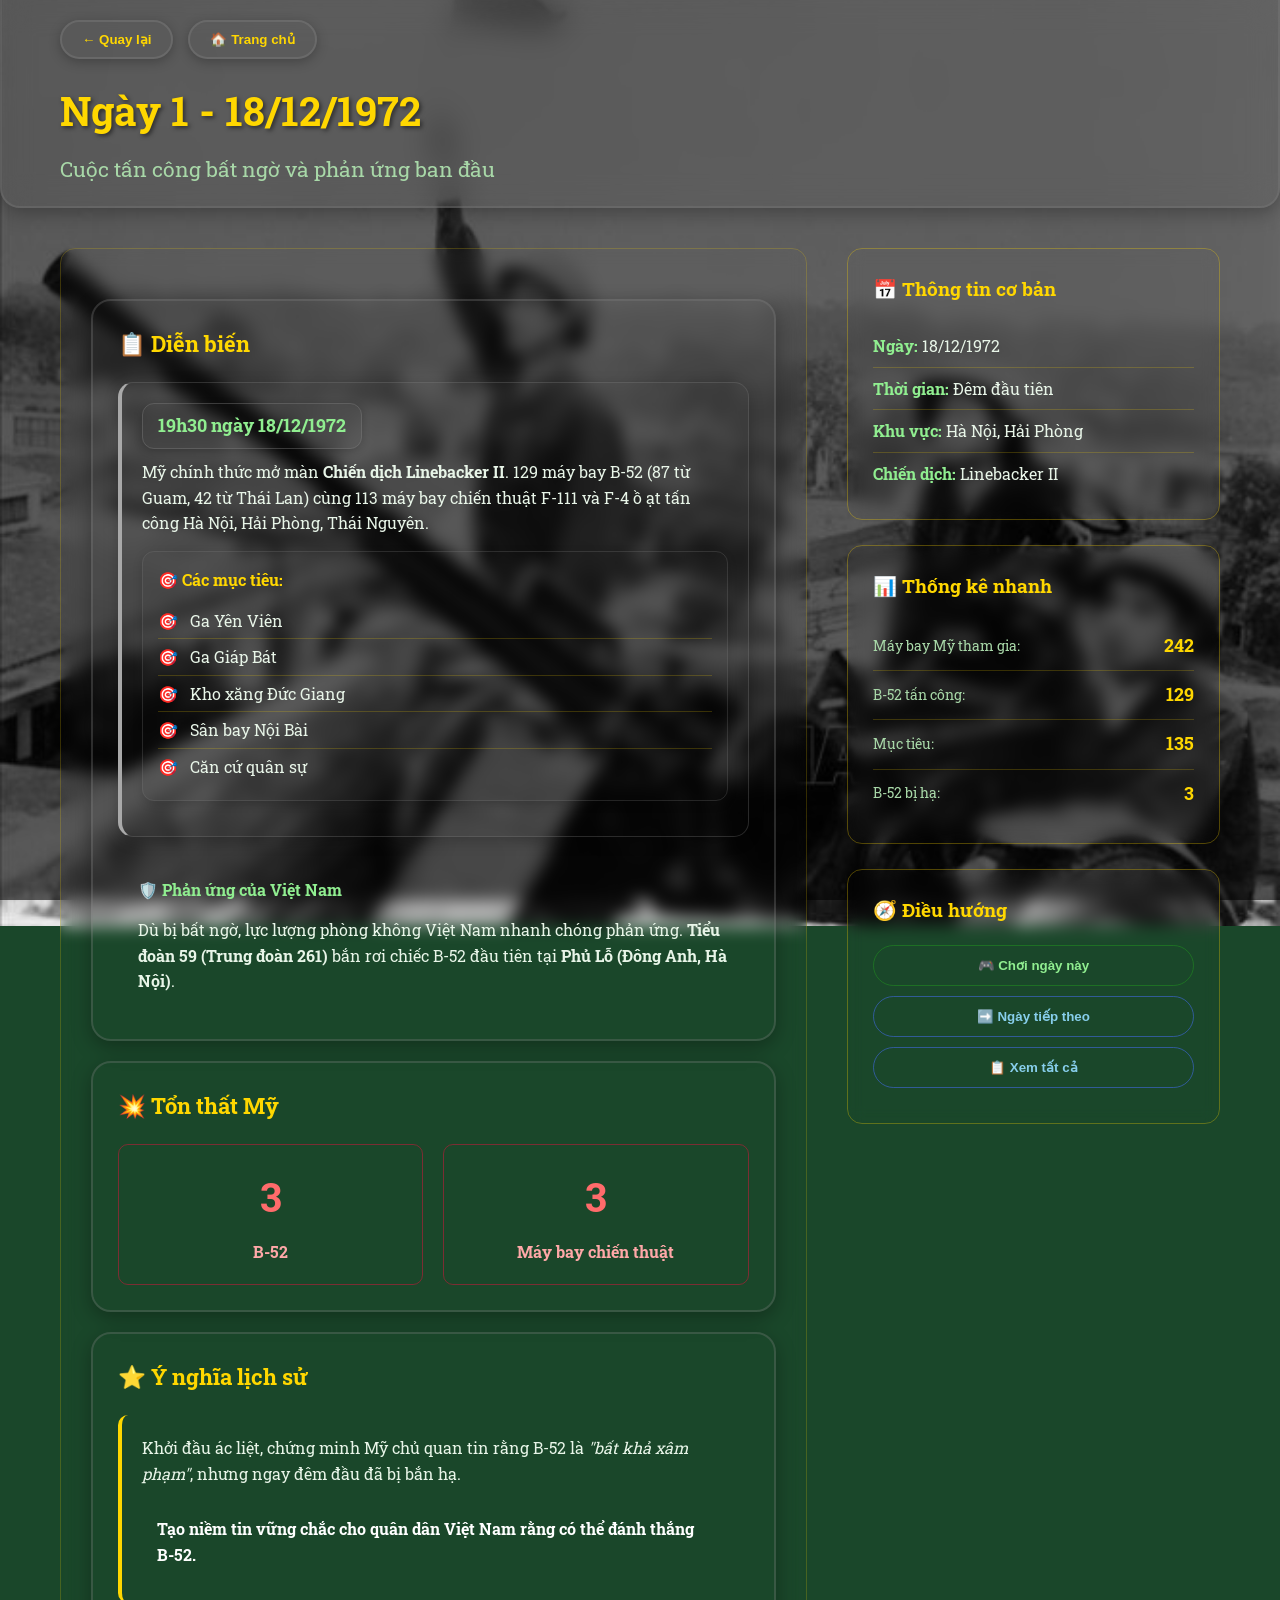
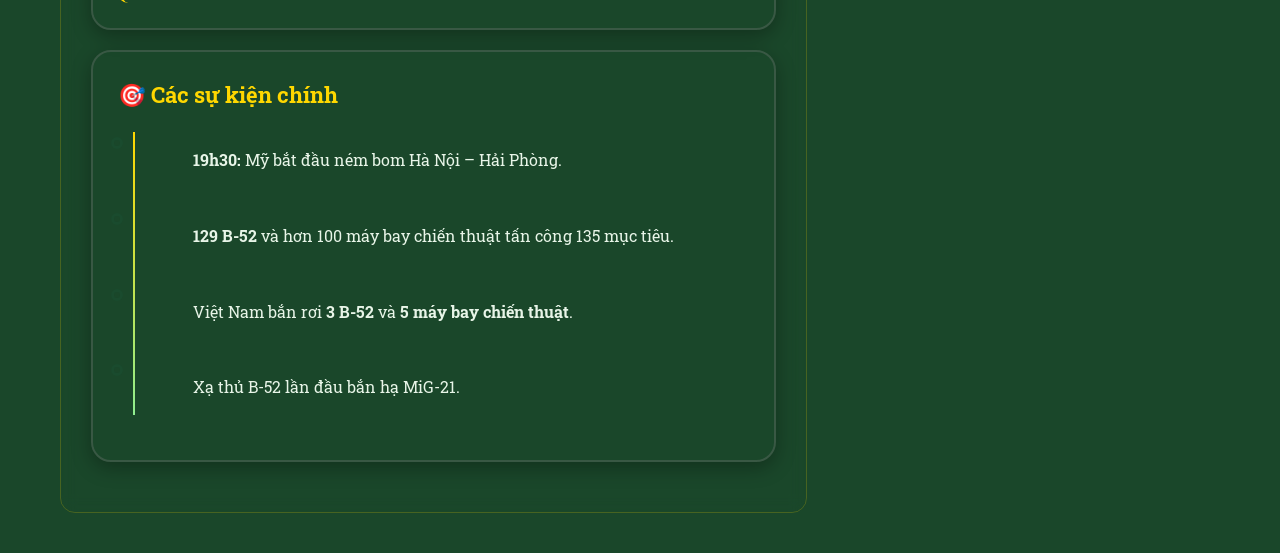
==== commit 29b952ed: "full" ====
--- a/dien-bien-phu-game/details/day1.html
+++ b/dien-bien-phu-game/details/day1.html
@@ -7,12 +7,15 @@
     <title>Ngày 1 - Chi Tiết | Điện Biên Phủ Trên Không</title>
     <link rel="stylesheet" href="../css/style.css">
     <link rel="stylesheet" href="../css/detail.css">
+    <link rel="stylesheet" href="../css/backgrounds.css">
+    <link rel="stylesheet" href="../css/simple-bg.css">
+    <link rel="stylesheet" href="../css/detail-blocks.css">
     <link rel="preconnect" href="https://fonts.googleapis.com">
     <link rel="preconnect" href="https://fonts.gstatic.com" crossorigin>
     <link href="https://fonts.googleapis.com/css2?family=Roboto+Slab:wght@400;700&display=swap" rel="stylesheet">
 </head>
 
-<body>
+<body class="day1-page page-background background-overlay">
     <div class="detail-container">
         <header class="detail-header">
             <div class="container">
@@ -69,7 +72,7 @@
                                     <div class="casualty-type">B-52</div>
                                 </div>
                                 <div class="casualty-item">
-                                    <div class="casualty-number">5</div>
+                                    <div class="casualty-number">3</div>
                                     <div class="casualty-type">Máy bay chiến thuật</div>
                                 </div>
                             </div>
--- a/dien-bien-phu-game/css/style.css
+++ b/dien-bien-phu-game/css/style.css
@@ -103,8 +103,16 @@
     border-radius: 20px;
     padding: 30px;
     backdrop-filter: blur(10px);
-    border: 2px solid rgba(255, 215, 0, 0.3);
+    border: 2px solid rgba(255, 215, 0, 0.45);
+    box-shadow: 0 10px 28px rgba(0, 0, 0, 0.3);
+    transition: transform 0.25s ease, box-shadow 0.25s ease, border-color 0.25s ease;
     height: fit-content;
+}
+
+.stats-panel:hover {
+    transform: translateY(-4px);
+    border-color: #ffd700;
+    box-shadow: 0 16px 40px rgba(255, 215, 0, 0.25);
 }
 
 .stats-panel h3 {
@@ -131,11 +139,15 @@
     border-radius: 12px;
     border-left: 4px solid #ffd700;
     transition: all 0.3s ease;
+    border: 1px solid rgba(255, 215, 0, 0.35);
+    box-shadow: 0 4px 14px rgba(0, 0, 0, 0.15);
 }
 
 .stat-achievement:hover {
     background: rgba(255, 215, 0, 0.2);
     transform: translateX(5px);
+    border-color: #ffd700;
+    box-shadow: 0 8px 20px rgba(255, 215, 0, 0.25);
 }
 
 .stat-icon {
@@ -237,7 +249,8 @@
     border-radius: 15px;
     text-align: center;
     backdrop-filter: blur(10px);
-    border: 1px solid rgba(255, 215, 0, 0.3);
+    border: 1px solid rgba(255, 215, 0, 0.45);
+    box-shadow: 0 6px 18px rgba(0, 0, 0, 0.25);
     transition: all 0.3s ease;
 }
 
@@ -245,6 +258,7 @@
     transform: translateY(-5px);
     background: rgba(255, 255, 255, 0.15);
     border-color: #ffd700;
+    box-shadow: 0 12px 28px rgba(255, 215, 0, 0.2);
 }
 
 .feature h3 {
@@ -290,6 +304,12 @@
 .progress-info {
     max-width: 400px;
     margin: 0 auto;
+    background: rgba(0, 0, 0, 0.35);
+    border: 1px solid rgba(255, 215, 0, 0.35);
+    border-radius: 14px;
+    padding: 16px 18px;
+    backdrop-filter: blur(8px);
+    box-shadow: 0 6px 20px rgba(0, 0, 0, 0.25);
 }
 
 .progress-info p {
@@ -299,9 +319,9 @@
 }
 
 .progress-bar {
-    background: rgba(255, 255, 255, 0.2);
-    height: 10px;
-    border-radius: 5px;
+    background: rgba(31, 238, 31, 0.678);
+    height: 14px;
+    border-radius: 7px;
     overflow: hidden;
     border: 1px solid rgba(255, 215, 0, 0.3);
 }
@@ -311,7 +331,9 @@
     height: 100%;
     width: 0%;
     transition: width 0.8s ease;
-    border-radius: 5px;
+    border-radius: 7px;
+    display: block;
+    box-shadow: inset 0 0 2px rgb(0, 255, 21), 0 0 6px rgba(255, 217, 0, 0.651);
 }
 
 /* Damage Statistics Section */
@@ -356,7 +378,9 @@
     border-radius: 20px;
     padding: 30px;
     backdrop-filter: blur(10px);
-    border: 2px solid rgba(255, 107, 107, 0.3);
+    border: 2px solid rgba(255, 107, 107, 0.55);
+    box-shadow: 0 10px 28px rgba(0, 0, 0, 0.35);
+    transition: transform 0.25s ease, box-shadow 0.25s ease, border-color 0.25s ease;
 }
 
 .enemy-losses {
@@ -365,6 +389,12 @@
 
 .vietnam-impact {
     border-left: 6px solid #ffaa44;
+}
+
+.damage-card:hover {
+    transform: translateY(-6px);
+    border-color: #ff6b6b;
+    box-shadow: 0 16px 40px rgba(255, 107, 107, 0.25);
 }
 
 .damage-card h3 {
@@ -389,6 +419,12 @@
     background: rgba(255, 107, 107, 0.1);
     border-radius: 12px;
     border-left: 4px solid #ff6b6b;
+    transition: background 0.2s ease, transform 0.2s ease;
+}
+
+.damage-item:hover {
+    background: rgba(255, 107, 107, 0.18);
+    transform: translateX(4px);
 }
 
 .damage-number {
@@ -410,12 +446,13 @@
     padding: 15px;
     border-radius: 10px;
     margin-top: 10px;
+    border: 1px solid rgba(255, 107, 107, 0.25);
 }
 
 .breakdown-item {
     color: #e0e0e0;
     padding: 5px 0;
-    border-bottom: 1px solid rgba(255, 107, 107, 0.2);
+    border-bottom: 1px solid rgba(255, 107, 107, 0.25);
     font-size: 0.95rem;
 }
 
@@ -438,6 +475,7 @@
     padding: 20px;
     border-radius: 12px;
     border-left: 4px solid #ffaa44;
+    border: 1px solid rgba(255, 170, 68, 0.35);
 }
 
 .infrastructure-damage h4 {
@@ -455,7 +493,7 @@
     color: #f0f0f0;
     font-size: 0.9rem;
     padding: 5px 0;
-    border-bottom: 1px solid rgba(255, 170, 68, 0.2);
+    border-bottom: 1px solid rgba(255, 170, 68, 0.25);
 }
 
 .damage-list div:last-child {
@@ -489,14 +527,15 @@
     background: rgba(255, 255, 255, 0.1);
     border-radius: 15px;
     backdrop-filter: blur(10px);
-    border: 2px solid rgba(255, 107, 107, 0.3);
+    border: 2px solid rgba(255, 107, 107, 0.45);
+    box-shadow: 0 8px 22px rgba(0, 0, 0, 0.25);
     transition: all 0.3s ease;
 }
 
 .intensity-item:hover {
     transform: translateY(-5px);
     border-color: #ff6b6b;
-    box-shadow: 0 15px 30px rgba(255, 107, 107, 0.2);
+    box-shadow: 0 15px 30px rgba(255, 107, 107, 0.25);
 }
 
 .intensity-icon {
@@ -595,7 +634,7 @@
     border-radius: 15px;
     position: relative;
     backdrop-filter: blur(10px);
-    border: 1px solid rgba(255, 215, 0, 0.3);
+    border: 1px solid rgba(255, 215, 0, 0.45);
     cursor: pointer;
     transition: all 0.3s ease;
 }
@@ -604,6 +643,7 @@
     background: rgba(255, 255, 255, 0.15);
     border-color: #ffd700;
     transform: translateY(-5px);
+    box-shadow: 0 10px 26px rgba(255, 215, 0, 0.2);
 }
 
 .timeline-date {
@@ -615,6 +655,13 @@
     font-size: 0.9rem;
     display: inline-block;
     margin-bottom: 10px;
+}
+
+/* Override for new format: make the date text red while keeping pill background subtle */
+.timeline-content .timeline-date {
+    background: rgba(255, 0, 0, 0.08);
+    border: 1px solid rgba(255, 0, 0, 0.35);
+    color: #ff4d4d;
 }
 
 .timeline-title {
--- a/dien-bien-phu-game/css/detail.css
+++ b/dien-bien-phu-game/css/detail.css
@@ -0,0 +1,2195 @@
+/* Detail Page Styles */
+/* Ensure full background coverage */
+html, body {
+    margin: 0;
+    padding: 0;
+    background: linear-gradient(135deg, #1a4b2e, #2d5016);
+    min-height: 100%;
+}
+
+.detail-container {
+    min-height: 100vh;
+    background: linear-gradient(135deg, #1a4b2e, #2d5016);
+    background-attachment: fixed;
+    color: #e8f5e8;
+}
+
+/* Alternative background for mobile devices where fixed attachment might not work well */
+@media (max-width: 768px) {
+    .detail-container {
+        background-attachment: scroll;
+        padding-bottom: 20px;
+    }
+    
+    /* Ensure body and html have consistent background */
+    body {
+        background: linear-gradient(135deg, #1a4b2e, #2d5016);
+        margin: 0;
+        padding: 0;
+    }
+}
+
+.detail-header {
+    background: rgba(0, 0, 0, 0.3);
+    padding: 20px 0;
+    border-bottom: 2px solid rgba(255, 215, 0, 0.3);
+}
+
+.back-navigation {
+    display: flex;
+    gap: 15px;
+    margin-bottom: 20px;
+}
+
+.back-btn,
+.home-btn {
+    background: rgba(255, 215, 0, 0.2);
+    color: #ffd700;
+    border: 1px solid rgba(255, 215, 0, 0.5);
+    padding: 8px 16px;
+    border-radius: 20px;
+    cursor: pointer;
+    font-weight: bold;
+    transition: all 0.3s ease;
+    text-decoration: none;
+    display: inline-block;
+}
+
+.back-btn:hover,
+.home-btn:hover {
+    background: rgba(255, 215, 0, 0.4);
+    transform: translateY(-2px);
+    box-shadow: 0 4px 12px rgba(255, 215, 0, 0.3);
+}
+
+.detail-title {
+    font-size: 2.5rem;
+    color: #ffd700;
+    margin-bottom: 10px;
+    text-shadow: 2px 2px 4px rgba(0, 0, 0, 0.5);
+}
+
+.detail-subtitle {
+    font-size: 1.3rem;
+    color: #a8d8a8;
+    font-weight: 400;
+    margin-bottom: 0;
+}
+
+.detail-content {
+    padding: 40px 0;
+}
+
+.content-grid {
+    display: grid;
+    grid-template-columns: 2fr 1fr;
+    gap: 40px;
+    max-width: 1200px;
+    margin: 0 auto;
+}
+
+.main-content {
+    background: rgba(0, 0, 0, 0.45);
+    border-radius: 15px;
+    padding: 30px;
+    border: 1px solid rgba(255, 215, 0, 0.2);
+    backdrop-filter: blur(8px);
+}
+
+.content-section {
+    margin-bottom: 35px;
+    padding-bottom: 25px;
+    border-bottom: 1px solid rgba(255, 215, 0, 0.2);
+}
+
+.content-section:last-child {
+    border-bottom: none;
+    margin-bottom: 0;
+}
+
+.content-section h3 {
+    color: #ffd700;
+    font-size: 1.4rem;
+    margin-bottom: 20px;
+    display: flex;
+    align-items: center;
+    gap: 10px;
+}
+
+.timeline-event {
+    background: rgba(255, 255, 255, 0.05);
+    border-radius: 10px;
+    padding: 20px;
+    margin-bottom: 20px;
+}
+
+.event-time {
+    color: #90EE90;
+    font-weight: bold;
+    font-size: 1.1rem;
+    margin-bottom: 15px;
+}
+
+.event-description p {
+    line-height: 1.6;
+    margin-bottom: 15px;
+}
+
+.target-list {
+    background: rgba(255, 215, 0, 0.1);
+    border-radius: 8px;
+    padding: 15px;
+    margin-top: 15px;
+}
+
+.target-list h4 {
+    color: #ffd700;
+    margin-bottom: 10px;
+    font-size: 1rem;
+}
+
+.target-list ul {
+    list-style: none;
+    padding-left: 0;
+}
+
+.target-list li {
+    padding: 5px 0;
+    border-bottom: 1px solid rgba(255, 215, 0, 0.2);
+}
+
+.target-list li:last-child {
+    border-bottom: none;
+}
+
+.target-list li:before {
+    content: "🎯 ";
+    margin-right: 8px;
+}
+
+.response-section {
+    background: rgba(34, 139, 34, 0.2);
+    border-radius: 10px;
+    padding: 20px;
+    margin-top: 20px;
+}
+
+.response-section h4 {
+    color: #90EE90;
+    margin-bottom: 15px;
+}
+
+.casualties-grid {
+    display: grid;
+    grid-template-columns: repeat(auto-fit, minmax(150px, 1fr));
+    gap: 20px;
+    margin-top: 20px;
+}
+
+.casualty-item {
+    background: rgba(220, 20, 60, 0.3);
+    border-radius: 10px;
+    padding: 20px;
+    text-align: center;
+    border: 1px solid rgba(220, 20, 60, 0.5);
+}
+
+.casualty-number {
+    font-size: 2.5rem;
+    font-weight: bold;
+    color: #ff6b6b;
+    margin-bottom: 10px;
+}
+
+.casualty-type {
+    color: #ffa8a8;
+    font-weight: bold;
+}
+
+.significance-content {
+    background: rgba(255, 215, 0, 0.1);
+    border-radius: 10px;
+    padding: 20px;
+    border-left: 4px solid #ffd700;
+}
+
+.highlight-text {
+    background: rgba(255, 215, 0, 0.2);
+    padding: 15px;
+    border-radius: 8px;
+    font-weight: bold;
+    color: #fff;
+    margin-top: 15px;
+}
+
+.events-timeline {
+    position: relative;
+    padding-left: 30px;
+}
+
+.events-timeline::before {
+    content: '';
+    position: absolute;
+    left: 15px;
+    top: 0;
+    bottom: 0;
+    width: 2px;
+    background: linear-gradient(to bottom, #ffd700, #90EE90);
+}
+
+.timeline-item-detail {
+    position: relative;
+    margin-bottom: 20px;
+    padding-left: 30px;
+}
+
+.timeline-marker {
+    position: absolute;
+    left: -37px;
+    top: 5px;
+    width: 12px;
+    height: 12px;
+    background: #ffd700;
+    border-radius: 50%;
+    border: 3px solid #1a4b2e;
+}
+
+.timeline-content-detail {
+    background: rgba(255, 255, 255, 0.1);
+    border-radius: 8px;
+    padding: 15px;
+    line-height: 1.6;
+}
+
+/* Sidebar Styles */
+.sidebar {
+    display: flex;
+    flex-direction: column;
+    gap: 25px;
+}
+
+.info-box,
+.stats-box,
+.navigation-box,
+.impact-box {
+    background: rgba(0, 0, 0, 0.55);
+    border-radius: 15px;
+    padding: 25px;
+    border: 1px solid rgba(255, 215, 0, 0.3);
+    backdrop-filter: blur(8px);
+}
+
+.info-box h4,
+.stats-box h4,
+.navigation-box h4,
+.impact-box h4 {
+    color: #ffd700;
+    margin-bottom: 20px;
+    font-size: 1.2rem;
+    display: flex;
+    align-items: center;
+    gap: 8px;
+}
+
+.info-item {
+    padding: 8px 0;
+    border-bottom: 1px solid rgba(255, 215, 0, 0.2);
+}
+
+.info-item:last-child {
+    border-bottom: none;
+}
+
+.info-item strong {
+    color: #90EE90;
+}
+
+.stat-item {
+    display: flex;
+    justify-content: space-between;
+    align-items: center;
+    padding: 10px 0;
+    border-bottom: 1px solid rgba(255, 215, 0, 0.2);
+}
+
+.stat-item:last-child {
+    border-bottom: none;
+}
+
+.stat-label {
+    color: #a8d8a8;
+}
+
+.stat-value {
+    color: #ffd700;
+    font-weight: bold;
+    font-size: 1.1rem;
+}
+
+.play-btn,
+.next-btn,
+.prev-btn,
+.overview-btn {
+    background: rgba(65, 105, 225, 0.4);
+    color: #87CEEB;
+    border: 1px solid rgba(65, 105, 225, 0.6);
+    padding: 12px 20px;
+    border-radius: 25px;
+    cursor: pointer;
+    font-weight: bold;
+    margin-bottom: 10px;
+    transition: all 0.3s ease;
+    width: 100%;
+    display: flex;
+    align-items: center;
+    justify-content: center;
+    gap: 8px;
+}
+
+.play-btn:hover,
+.next-btn:hover,
+.prev-btn:hover,
+.overview-btn:hover {
+    background: rgba(65, 105, 225, 0.6);
+    color: #ffffff;
+    transform: translateY(-2px);
+    box-shadow: 0 4px 12px rgba(65, 105, 225, 0.4);
+}
+
+.play-btn {
+    background: rgba(34, 139, 34, 0.4);
+    border-color: rgba(34, 139, 34, 0.6);
+    color: #90EE90;
+}
+
+.play-btn:hover {
+    background: rgba(34, 139, 34, 0.6);
+    box-shadow: 0 4px 12px rgba(34, 139, 34, 0.4);
+}
+
+/* Responsive Design */
+@media (max-width: 768px) {
+    .content-grid {
+        grid-template-columns: 1fr;
+        gap: 30px;
+    }
+
+    .detail-title {
+        font-size: 2rem;
+    }
+
+    .casualties-grid {
+        grid-template-columns: 1fr;
+    }
+
+    .main-content,
+    .info-box,
+    .stats-box,
+    .navigation-box {
+        padding: 20px;
+    }
+
+    /* Responsive fixes for Day 3 & 4 specific elements */
+    .intensity-day {
+        flex-direction: column;
+        align-items: stretch;
+        gap: 10px;
+    }
+
+    .day-label {
+        min-width: auto;
+        text-align: center;
+        margin-bottom: 5px;
+    }
+
+    .intensity-bar {
+        min-height: 35px;
+    }
+
+    .intensity-number {
+        font-size: 0.9rem;
+    }
+
+    .units-grid {
+        grid-template-columns: repeat(2, 1fr);
+        gap: 10px;
+    }
+
+    .unit-card {
+        padding: 10px;
+        min-height: 60px;
+    }
+
+    .comparison-item {
+        flex-direction: column;
+        align-items: stretch;
+        gap: 8px;
+    }
+
+    .comparison-day {
+        min-width: auto;
+        text-align: center;
+    }
+
+    .milestone-item,
+    .adaptation-item {
+        flex-direction: column;
+        text-align: center;
+        gap: 5px;
+    }
+
+    .strategy-change,
+    .coordination-highlight {
+        padding: 15px;
+        margin: 15px 0;
+    }
+}
+
+/* Animation for elements */
+.content-section {
+    animation: fadeInUp 0.6s ease-out forwards;
+    opacity: 0;
+    transform: translateY(30px);
+}
+
+.content-section:nth-child(1) {
+    animation-delay: 0.1s;
+}
+
+.content-section:nth-child(2) {
+    animation-delay: 0.2s;
+}
+
+.content-section:nth-child(3) {
+    animation-delay: 0.3s;
+}
+
+.content-section:nth-child(4) {
+    animation-delay: 0.4s;
+}
+
+@keyframes fadeInUp {
+    to {
+        opacity: 1;
+        transform: translateY(0);
+    }
+}
+
+/* City Status Styles */
+.city-status {
+    background: rgba(255, 69, 0, 0.1);
+    border-radius: 10px;
+    padding: 20px;
+    border-left: 4px solid #ff4500;
+}
+
+.status-grid {
+    display: grid;
+    grid-template-columns: 1fr;
+    gap: 20px;
+    margin-top: 15px;
+}
+
+.status-item {
+    display: flex;
+    align-items: center;
+    gap: 15px;
+    background: rgba(255, 255, 255, 0.05);
+    border-radius: 8px;
+    padding: 15px;
+}
+
+.status-icon {
+    font-size: 2rem;
+    min-width: 50px;
+    text-align: center;
+}
+
+.status-info h4 {
+    color: #ffd700;
+    margin-bottom: 8px;
+    font-size: 1.1rem;
+}
+
+.status-info p {
+    color: #e8f5e8;
+    line-height: 1.5;
+    margin: 0;
+}
+
+.status-item.damage {
+    border-left: 3px solid #ff4500;
+}
+
+.status-item.resilience {
+    border-left: 3px solid #32cd32;
+}
+
+/* Impact Box Styles */
+.impact-item {
+    display: flex;
+    justify-content: space-between;
+    align-items: center;
+    padding: 10px 0;
+    border-bottom: 1px solid rgba(255, 215, 0, 0.2);
+}
+
+.impact-item:last-child {
+    border-bottom: none;
+}
+
+.impact-label {
+    color: #a8d8a8;
+}
+
+.impact-value {
+    font-weight: bold;
+    padding: 4px 8px;
+    border-radius: 12px;
+    font-size: 0.9rem;
+}
+
+.impact-value.severe {
+    background: rgba(220, 20, 60, 0.3);
+    color: #ff6b6b;
+}
+
+.impact-value.strong {
+    background: rgba(34, 139, 34, 0.3);
+    color: #90EE90;
+}
+
+.impact-value.symbol {
+    background: rgba(255, 140, 0, 0.3);
+    color: #ffa500;
+}
+
+/* Day 3 Special Styles */
+.coordination-highlight {
+    background: rgba(65, 105, 225, 0.1);
+    border-radius: 10px;
+    padding: 20px;
+    margin-top: 15px;
+    border-left: 4px solid #4169E1;
+}
+
+.coordination-highlight h4 {
+    color: #87CEEB;
+    margin-bottom: 15px;
+}
+
+.units-grid {
+    display: grid;
+    grid-template-columns: repeat(3, 1fr);
+    gap: 15px;
+    margin: 15px 0;
+}
+
+.unit-card {
+    background: rgba(255, 215, 0, 0.2);
+    border-radius: 8px;
+    padding: 15px;
+    text-align: center;
+    border: 1px solid rgba(255, 215, 0, 0.4);
+}
+
+.unit-number {
+    display: block;
+    font-size: 1.5rem;
+    font-weight: bold;
+    color: #ffd700;
+    margin-top: 5px;
+}
+
+.unit-name {
+    color: #a8d8a8;
+    font-size: 0.9rem;
+    margin-bottom: 5px;
+}
+
+.coordination-text {
+    color: #87CEEB;
+    font-style: italic;
+    text-align: center;
+    margin-top: 10px;
+}
+
+.victory-section {
+    background: rgba(34, 139, 34, 0.2);
+    border-radius: 10px;
+    padding: 20px;
+    margin-top: 20px;
+    border-left: 4px solid #32cd32;
+}
+
+.victory-section h4 {
+    color: #90EE90;
+    margin-bottom: 15px;
+}
+
+.victory-highlight {
+    text-align: center;
+    background: rgba(255, 215, 0, 0.1);
+    border-radius: 8px;
+    padding: 20px;
+}
+
+.victory-stat {
+    display: flex;
+    flex-direction: column;
+    align-items: center;
+    margin-bottom: 15px;
+}
+
+.victory-number {
+    font-size: 3rem;
+    font-weight: bold;
+    color: #ffd700;
+    text-shadow: 2px 2px 4px rgba(0, 0, 0, 0.5);
+}
+
+.victory-text {
+    color: #90EE90;
+    font-weight: bold;
+    font-size: 1.1rem;
+}
+
+.victory-detail {
+    color: #e8f5e8;
+    font-style: italic;
+}
+
+.casualty-item.record {
+    border: 2px solid #ffd700;
+    background: rgba(255, 215, 0, 0.1);
+}
+
+.casualty-note {
+    color: #ffd700;
+    font-size: 0.8rem;
+    font-weight: bold;
+    margin-top: 5px;
+}
+
+.record-highlight {
+    background: rgba(220, 20, 60, 0.2);
+    border-radius: 8px;
+    padding: 15px;
+    margin-top: 20px;
+    text-align: center;
+    border: 1px solid rgba(220, 20, 60, 0.4);
+}
+
+.tactical-analysis {
+    display: grid;
+    grid-template-columns: 1fr;
+    gap: 20px;
+    margin-top: 20px;
+}
+
+.tactic-item {
+    display: flex;
+    align-items: flex-start;
+    gap: 15px;
+    background: rgba(255, 255, 255, 0.05);
+    border-radius: 8px;
+    padding: 15px;
+    border-left: 3px solid #4169E1;
+}
+
+.tactic-icon {
+    font-size: 1.5rem;
+    min-width: 40px;
+    text-align: center;
+}
+
+.tactic-content h4 {
+    color: #87CEEB;
+    margin-bottom: 8px;
+    font-size: 1rem;
+}
+
+.tactic-content p {
+    color: #e8f5e8;
+    line-height: 1.5;
+    margin: 0;
+}
+
+.milestone-box {
+    background: rgba(0, 0, 0, 0.3);
+    border-radius: 15px;
+    padding: 25px;
+    border: 1px solid rgba(255, 215, 0, 0.3);
+}
+
+.milestone-box h4 {
+    color: #ffd700;
+    margin-bottom: 20px;
+    font-size: 1.2rem;
+    display: flex;
+    align-items: center;
+    gap: 8px;
+}
+
+.milestone-item {
+    display: flex;
+    justify-content: space-between;
+    align-items: center;
+    padding: 10px 0;
+    border-bottom: 1px solid rgba(255, 215, 0, 0.2);
+}
+
+.milestone-item:last-child {
+    border-bottom: none;
+}
+
+.milestone-label {
+    color: #a8d8a8;
+}
+
+.milestone-value {
+    color: #ffd700;
+    font-weight: bold;
+    font-size: 1rem;
+}
+
+.stat-item.highlight {
+    background: rgba(255, 215, 0, 0.1);
+    border-radius: 8px;
+    padding: 12px;
+    margin-bottom: 10px;
+}
+
+.stat-value.record {
+    background: rgba(255, 215, 0, 0.3);
+    padding: 4px 8px;
+    border-radius: 12px;
+    color: #ffd700;
+}
+
+/* Day 4 Strategic Analysis Styles */
+.strategy-change {
+    background: rgba(255, 140, 0, 0.1);
+    border-radius: 10px;
+    padding: 20px;
+    margin-top: 15px;
+    border-left: 4px solid #ff8c00;
+}
+
+.strategy-change h4 {
+    color: #ffa500;
+    margin-bottom: 15px;
+}
+
+.intensity-comparison {
+    margin: 20px 0;
+}
+
+.intensity-day {
+    display: flex;
+    align-items: center;
+    margin-bottom: 15px;
+    gap: 15px;
+}
+
+.day-label {
+    min-width: 120px;
+    color: #e8f5e8;
+    font-weight: bold;
+}
+
+.intensity-bar {
+    flex: 1;
+    height: 30px;
+    background: rgba(255, 255, 255, 0.1);
+    border-radius: 15px;
+    position: relative;
+    overflow: hidden;
+}
+
+.intensity-bar.high .bar-fill {
+    background: linear-gradient(90deg, #ff4500, #ff6b47);
+}
+
+.intensity-bar.low .bar-fill {
+    background: linear-gradient(90deg, #32cd32, #90ee90);
+}
+
+.bar-fill {
+    height: 100%;
+    border-radius: 15px;
+    transition: width 0.5s ease;
+    position: relative;
+}
+
+.intensity-number {
+    position: absolute;
+    top: 50%;
+    left: 50%;
+    transform: translate(-50%, -50%);
+    color: white;
+    font-weight: bold;
+    font-size: 0.9rem;
+    text-shadow: 1px 1px 2px rgba(0, 0, 0, 0.7);
+}
+
+.reduction-note {
+    text-align: center;
+    color: #90ee90;
+    font-weight: bold;
+    margin-top: 15px;
+    background: rgba(50, 205, 50, 0.2);
+    padding: 10px;
+    border-radius: 8px;
+}
+
+.target-shift {
+    background: rgba(65, 105, 225, 0.1);
+    border-radius: 10px;
+    padding: 20px;
+    margin-top: 20px;
+    border-left: 4px solid #4169e1;
+}
+
+.target-shift h4 {
+    color: #87ceeb;
+    margin-bottom: 15px;
+}
+
+.target-focus {
+    display: flex;
+    gap: 20px;
+    justify-content: center;
+    margin: 15px 0;
+}
+
+.focus-item {
+    display: flex;
+    flex-direction: column;
+    align-items: center;
+    background: rgba(255, 215, 0, 0.2);
+    padding: 15px;
+    border-radius: 10px;
+    border: 1px solid rgba(255, 215, 0, 0.4);
+}
+
+.target-icon {
+    font-size: 2rem;
+    margin-bottom: 8px;
+}
+
+.target-name {
+    color: #ffd700;
+    font-weight: bold;
+}
+
+.strategy-note {
+    text-align: center;
+    color: #87ceeb;
+    font-style: italic;
+    margin-top: 10px;
+}
+
+.casualty-item.consistent {
+    border: 2px solid #dc143c;
+    background: rgba(220, 20, 60, 0.1);
+}
+
+.effectiveness-note {
+    background: rgba(50, 205, 50, 0.2);
+    border-radius: 8px;
+    padding: 15px;
+    margin-top: 20px;
+    text-align: center;
+    border: 1px solid rgba(50, 205, 50, 0.4);
+}
+
+.strategic-analysis {
+    margin-top: 20px;
+}
+
+.analysis-grid {
+    display: grid;
+    grid-template-columns: 1fr 1fr;
+    gap: 20px;
+    margin-top: 15px;
+}
+
+.analysis-item {
+    background: rgba(255, 255, 255, 0.05);
+    border-radius: 10px;
+    padding: 20px;
+}
+
+.analysis-item.enemy {
+    border-left: 4px solid #ff4500;
+}
+
+.analysis-item.vietnam {
+    border-left: 4px solid #32cd32;
+}
+
+.analysis-header {
+    display: flex;
+    align-items: center;
+    gap: 10px;
+    margin-bottom: 15px;
+}
+
+.analysis-icon {
+    font-size: 1.5rem;
+}
+
+.analysis-item h4 {
+    color: #ffd700;
+    margin: 0;
+}
+
+.analysis-item ul {
+    list-style: none;
+    padding: 0;
+    margin: 0;
+}
+
+.analysis-item li {
+    padding: 5px 0;
+    border-bottom: 1px solid rgba(255, 255, 255, 0.1);
+    color: #e8f5e8;
+}
+
+.analysis-item li:last-child {
+    border-bottom: none;
+}
+
+.analysis-item li:before {
+    content: "• ";
+    color: #ffd700;
+    margin-right: 8px;
+}
+
+.adaptation-box {
+    background: rgba(0, 0, 0, 0.3);
+    border-radius: 15px;
+    padding: 25px;
+    border: 1px solid rgba(255, 215, 0, 0.3);
+}
+
+.adaptation-box h4 {
+    color: #ffd700;
+    margin-bottom: 20px;
+    font-size: 1.2rem;
+    display: flex;
+    align-items: center;
+    gap: 8px;
+}
+
+.adaptation-item {
+    display: flex;
+    justify-content: space-between;
+    align-items: center;
+    padding: 10px 0;
+    border-bottom: 1px solid rgba(255, 215, 0, 0.2);
+}
+
+.adaptation-item:last-child {
+    border-bottom: none;
+}
+
+.adaptation-label {
+    color: #a8d8a8;
+}
+
+.adaptation-value {
+    font-weight: bold;
+    padding: 4px 8px;
+    border-radius: 12px;
+    font-size: 0.9rem;
+}
+
+.adaptation-value.decrease {
+    background: rgba(220, 20, 60, 0.3);
+    color: #ff6b6b;
+}
+
+.adaptation-value.shift {
+    background: rgba(255, 140, 0, 0.3);
+    color: #ffa500;
+}
+
+.adaptation-value.maintain {
+    background: rgba(34, 139, 34, 0.3);
+    color: #90ee90;
+}
+
+.stat-value.reduction {
+    background: rgba(50, 205, 50, 0.3);
+    padding: 4px 8px;
+    border-radius: 12px;
+    color: #90ee90;
+}
+
+/* Day 5 Anniversary Styles */
+.special-day-highlight {
+    background: linear-gradient(135deg, rgba(255, 215, 0, 0.2), rgba(255, 140, 0, 0.2));
+    border-radius: 15px;
+    padding: 25px;
+    margin-bottom: 20px;
+    border: 2px solid rgba(255, 215, 0, 0.5);
+    text-align: center;
+}
+
+.special-day-highlight h4 {
+    color: #ffd700;
+    margin-bottom: 15px;
+    font-size: 1.3rem;
+}
+
+.anniversary-badge {
+    background: rgba(255, 255, 255, 0.1);
+    border-radius: 20px;
+    padding: 15px 25px;
+    display: inline-block;
+}
+
+.anniversary-date {
+    display: block;
+    font-size: 1.4rem;
+    font-weight: bold;
+    color: #ffd700;
+    margin-bottom: 5px;
+}
+
+.anniversary-text {
+    color: #ffeb3b;
+    font-size: 1rem;
+    font-weight: 600;
+}
+
+.gift-achievement {
+    background: rgba(255, 69, 0, 0.1);
+    border-radius: 15px;
+    padding: 25px;
+    margin-top: 20px;
+    border-left: 5px solid #ff4500;
+}
+
+.gift-achievement h4 {
+    color: #ffa500;
+    margin-bottom: 20px;
+    text-align: center;
+}
+
+.achievement-showcase {
+    display: flex;
+    flex-direction: column;
+    align-items: center;
+    gap: 15px;
+}
+
+.achievement-main {
+    text-align: center;
+    background: rgba(255, 215, 0, 0.2);
+    border-radius: 20px;
+    padding: 20px;
+    border: 2px solid rgba(255, 215, 0, 0.4);
+}
+
+.achievement-number {
+    font-size: 4rem;
+    font-weight: bold;
+    color: #ffd700;
+    text-shadow: 3px 3px 6px rgba(0, 0, 0, 0.5);
+    margin-bottom: 10px;
+}
+
+.achievement-text {
+    font-size: 1.3rem;
+    font-weight: bold;
+    color: #ffeb3b;
+    margin-bottom: 5px;
+}
+
+.achievement-subtitle {
+    color: #ffa500;
+    font-style: italic;
+}
+
+.achievement-detail {
+    background: rgba(34, 139, 34, 0.3);
+    border-radius: 15px;
+    padding: 10px 20px;
+    border: 1px solid rgba(34, 139, 34, 0.5);
+}
+
+.detail-highlight {
+    color: #90ee90;
+    font-weight: bold;
+}
+
+.patriotic-section {
+    background: linear-gradient(135deg, rgba(255, 0, 0, 0.1), rgba(255, 215, 0, 0.1));
+    border-radius: 15px;
+    padding: 20px;
+    margin-top: 20px;
+    border-left: 5px solid #ffd700;
+}
+
+.patriotic-section h4 {
+    color: #ffd700;
+    margin-bottom: 15px;
+}
+
+.casualty-item.new-record {
+    border: 3px solid #ffd700;
+    background: linear-gradient(135deg, rgba(255, 215, 0, 0.2), rgba(255, 140, 0, 0.2));
+    animation: recordGlow 2s ease-in-out infinite alternate;
+}
+
+@keyframes recordGlow {
+    from {
+        box-shadow: 0 0 10px rgba(255, 215, 0, 0.5);
+    }
+
+    to {
+        box-shadow: 0 0 20px rgba(255, 215, 0, 0.8);
+    }
+}
+
+.record-comparison {
+    background: rgba(255, 215, 0, 0.1);
+    border-radius: 15px;
+    padding: 20px;
+    margin-top: 20px;
+    border: 2px solid rgba(255, 215, 0, 0.3);
+}
+
+.record-comparison h4 {
+    color: #ffd700;
+    margin-bottom: 15px;
+    text-align: center;
+}
+
+.record-chart {
+    margin: 20px 0;
+}
+
+.record-item {
+    display: flex;
+    align-items: center;
+    margin-bottom: 15px;
+    gap: 15px;
+}
+
+.record-item.current {
+    background: rgba(255, 215, 0, 0.1);
+    border-radius: 10px;
+    padding: 10px;
+}
+
+.record-day {
+    min-width: 140px;
+    color: #e8f5e8;
+    font-weight: bold;
+}
+
+.record-bar {
+    flex: 1;
+    height: 35px;
+    background: rgba(255, 255, 255, 0.1);
+    border-radius: 17px;
+    position: relative;
+    overflow: hidden;
+}
+
+.bar-fill-record {
+    height: 100%;
+    border-radius: 17px;
+    background: linear-gradient(90deg, #ff4500, #ff6b47);
+    transition: width 0.5s ease;
+    position: relative;
+}
+
+.bar-fill-record.new {
+    background: linear-gradient(90deg, #ffd700, #ffeb3b);
+    animation: recordShine 2s ease-in-out infinite alternate;
+}
+
+@keyframes recordShine {
+    from {
+        filter: brightness(1);
+    }
+
+    to {
+        filter: brightness(1.3);
+    }
+}
+
+.record-number {
+    position: absolute;
+    top: 50%;
+    left: 50%;
+    transform: translate(-50%, -50%);
+    color: white;
+    font-weight: bold;
+    font-size: 1rem;
+    text-shadow: 1px 1px 2px rgba(0, 0, 0, 0.8);
+}
+
+.new-record-note {
+    text-align: center;
+    color: #ffd700;
+    font-weight: bold;
+    font-size: 1.1rem;
+    margin-top: 15px;
+    background: rgba(255, 215, 0, 0.2);
+    padding: 10px;
+    border-radius: 10px;
+}
+
+.timeline-marker.anniversary {
+    background: #ffd700;
+    animation: anniversaryPulse 1.5s ease-in-out infinite;
+}
+
+.timeline-marker.victory {
+    background: #ff4500;
+    animation: victoryGlow 1.5s ease-in-out infinite;
+}
+
+.timeline-marker.celebration {
+    background: #32cd32;
+    animation: celebrationBounce 1.5s ease-in-out infinite;
+}
+
+@keyframes anniversaryPulse {
+
+    0%,
+    100% {
+        transform: scale(1);
+    }
+
+    50% {
+        transform: scale(1.2);
+    }
+}
+
+@keyframes victoryGlow {
+
+    0%,
+    100% {
+        box-shadow: 0 0 5px #ff4500;
+    }
+
+    50% {
+        box-shadow: 0 0 15px #ff4500;
+    }
+}
+
+@keyframes celebrationBounce {
+
+    0%,
+    100% {
+        transform: translateY(0);
+    }
+
+    50% {
+        transform: translateY(-3px);
+    }
+}
+
+.meaning-analysis {
+    margin-top: 20px;
+}
+
+.meaning-grid {
+    display: grid;
+    grid-template-columns: 1fr;
+    gap: 20px;
+}
+
+.meaning-item {
+    display: flex;
+    align-items: flex-start;
+    gap: 15px;
+    background: rgba(255, 255, 255, 0.05);
+    border-radius: 15px;
+    padding: 20px;
+}
+
+.meaning-item.symbolic {
+    border-left: 4px solid #ffd700;
+}
+
+.meaning-item.military {
+    border-left: 4px solid #ff4500;
+}
+
+.meaning-item.morale {
+    border-left: 4px solid #32cd32;
+}
+
+.meaning-icon {
+    font-size: 2rem;
+    min-width: 50px;
+    text-align: center;
+}
+
+.meaning-content h4 {
+    color: #ffd700;
+    margin-bottom: 10px;
+    font-size: 1.1rem;
+}
+
+.meaning-content p {
+    color: #e8f5e8;
+    line-height: 1.6;
+    margin: 0;
+}
+
+.info-box.anniversary-theme {
+    border: 2px solid rgba(255, 215, 0, 0.5);
+    background: linear-gradient(135deg, rgba(255, 215, 0, 0.1), rgba(255, 140, 0, 0.1));
+}
+
+.info-item.special {
+    background: rgba(255, 215, 0, 0.2);
+    border-radius: 8px;
+    padding: 10px;
+    margin: 5px 0;
+    border-left: 3px solid #ffd700;
+}
+
+.stats-box.record-theme {
+    border: 2px solid rgba(255, 69, 0, 0.5);
+    background: linear-gradient(135deg, rgba(255, 69, 0, 0.1), rgba(255, 140, 0, 0.1));
+}
+
+.stat-value.record-new {
+    background: linear-gradient(135deg, rgba(255, 215, 0, 0.4), rgba(255, 140, 0, 0.4));
+    padding: 6px 12px;
+    border-radius: 15px;
+    color: #ffd700;
+    font-weight: bold;
+    animation: recordPulse 2s ease-in-out infinite;
+}
+
+@keyframes recordPulse {
+
+    0%,
+    100% {
+        transform: scale(1);
+    }
+
+    50% {
+        transform: scale(1.05);
+    }
+}
+
+.anniversary-box {
+    background: linear-gradient(135deg, rgba(255, 215, 0, 0.1), rgba(255, 140, 0, 0.1));
+    border-radius: 15px;
+    padding: 25px;
+    border: 2px solid rgba(255, 215, 0, 0.3);
+}
+
+.anniversary-box h4 {
+    color: #ffd700;
+    margin-bottom: 20px;
+    font-size: 1.2rem;
+    display: flex;
+    align-items: center;
+    gap: 8px;
+}
+
+.anniversary-item {
+    display: flex;
+    justify-content: space-between;
+    align-items: center;
+    padding: 10px 0;
+    border-bottom: 1px solid rgba(255, 215, 0, 0.2);
+}
+
+.anniversary-item:last-child {
+    border-bottom: none;
+}
+
+.anniversary-label {
+    color: #ffeb3b;
+}
+
+.anniversary-value {
+    color: #ffd700;
+    font-weight: bold;
+}
+
+/* Day 6 Turning Point Styling - Dark Military Theme */
+.turning-point-badge {
+    display: inline-flex;
+    align-items: center;
+    background: linear-gradient(135deg, #8b4513, #654321);
+    color: #ffd700;
+    padding: 8px 16px;
+    border-radius: 20px;
+    font-weight: bold;
+    font-size: 0.9em;
+    margin-left: 10px;
+    box-shadow: 0 2px 8px rgba(139, 69, 19, 0.4);
+    border: 1px solid rgba(255, 215, 0, 0.3);
+    animation: turningPointPulse 3s ease-in-out infinite;
+}
+
+.turning-point-icon {
+    margin-right: 6px;
+    font-size: 1.1em;
+}
+
+@keyframes turningPointPulse {
+
+    0%,
+    100% {
+        transform: scale(1);
+        box-shadow: 0 2px 8px rgba(139, 69, 19, 0.4);
+    }
+
+    50% {
+        transform: scale(1.05);
+        box-shadow: 0 4px 16px rgba(139, 69, 19, 0.6);
+    }
+}
+
+.intensity-comparison {
+    background: rgba(0, 0, 0, 0.4);
+    border: 2px solid #8b4513;
+    border-radius: 15px;
+    padding: 20px;
+    margin: 15px 0;
+    box-shadow: 0 4px 12px rgba(0, 0, 0, 0.3);
+}
+
+.comparison-chart {
+    margin: 15px 0;
+}
+
+.comparison-item {
+    display: flex;
+    align-items: center;
+    margin: 10px 0;
+    gap: 15px;
+}
+
+.comparison-day {
+    min-width: 140px;
+    font-weight: bold;
+    color: #ffd700;
+}
+
+.comparison-bar {
+    flex: 1;
+    height: 30px;
+    background: rgba(0, 0, 0, 0.5);
+    border: 1px solid rgba(255, 215, 0, 0.3);
+    border-radius: 15px;
+    position: relative;
+    overflow: hidden;
+    max-width: 300px;
+}
+
+.comparison-bar .bar-fill {
+    height: 100%;
+    border-radius: 15px;
+    background: linear-gradient(90deg, #dc143c, #8b0000);
+    display: flex;
+    align-items: center;
+    justify-content: center;
+    color: white;
+    font-weight: bold;
+    font-size: 0.9em;
+    transition: width 0.5s ease;
+}
+
+.comparison-bar.reduced .bar-fill {
+    background: linear-gradient(90deg, #ff8c00, #ff6347);
+}
+
+.comparison-note {
+    text-align: center;
+    margin-top: 15px;
+    font-weight: bold;
+    color: #ffd700;
+    font-size: 1.1em;
+}
+
+.target-change {
+    background: rgba(0, 0, 0, 0.4);
+    border: 2px solid #4682b4;
+    border-radius: 15px;
+    padding: 20px;
+    margin: 15px 0;
+}
+
+.target-grid {
+    display: grid;
+    grid-template-columns: repeat(auto-fit, minmax(200px, 1fr));
+    gap: 15px;
+    margin-top: 15px;
+}
+
+.target-item {
+    display: flex;
+    align-items: center;
+    gap: 10px;
+    padding: 12px;
+    border-radius: 10px;
+    border: 2px solid;
+    font-weight: 500;
+    background: rgba(0, 0, 0, 0.3);
+}
+
+.target-item.avoided {
+    border-color: #dc143c;
+    color: #ff6b6b;
+}
+
+.target-item.active {
+    border-color: #228b22;
+    color: #90ee90;
+}
+
+.target-icon {
+    font-size: 1.2em;
+}
+
+.target-name {
+    font-weight: bold;
+    min-width: 80px;
+}
+
+.target-status {
+    font-size: 0.85em;
+    opacity: 0.8;
+}
+
+.consolidation-efforts {
+    background: rgba(0, 0, 0, 0.4);
+    border: 2px solid #228b22;
+    border-radius: 15px;
+    padding: 20px;
+    margin: 20px 0;
+}
+
+.efforts-grid {
+    display: grid;
+    grid-template-columns: repeat(auto-fit, minmax(250px, 1fr));
+    gap: 15px;
+    margin-top: 15px;
+}
+
+.effort-card {
+    background: rgba(0, 0, 0, 0.3);
+    border: 1px solid #228b22;
+    border-radius: 10px;
+    padding: 15px;
+    text-align: center;
+    transition: transform 0.2s ease, box-shadow 0.2s ease;
+}
+
+.effort-card:hover {
+    transform: translateY(-2px);
+    box-shadow: 0 4px 12px rgba(34, 139, 34, 0.3);
+    background: rgba(0, 0, 0, 0.5);
+}
+
+.effort-icon {
+    font-size: 2em;
+    margin-bottom: 8px;
+    color: #ffd700;
+}
+
+.effort-title {
+    font-weight: bold;
+    color: #90ee90;
+    margin-bottom: 5px;
+}
+
+.effort-desc {
+    font-size: 0.85em;
+    color: #a8d8a8;
+}
+
+.casualty-item.primary {
+    background: rgba(0, 0, 0, 0.4);
+    border-color: #4682b4;
+}
+
+.casualty-analysis {
+    background: rgba(0, 0, 0, 0.3);
+    border: 1px solid rgba(255, 215, 0, 0.3);
+    border-radius: 10px;
+    padding: 15px;
+    margin-top: 15px;
+}
+
+.casualty-analysis p {
+    margin: 5px 0;
+    color: #e8f5e8;
+}
+
+.significance-highlight {
+    background: rgba(0, 0, 0, 0.3);
+    border-left: 4px solid #ffd700;
+    padding: 15px;
+    margin: 10px 0;
+    border-radius: 8px;
+}
+
+.significance-highlight h4 {
+    margin: 0 0 8px 0;
+    color: #ffd700;
+}
+
+.significance-highlight p {
+    color: #e8f5e8;
+}
+
+
+
+.timeline-marker.decline {
+    background: linear-gradient(135deg, #8b4513, #654321);
+    animation: declinePulse 2s ease-in-out infinite;
+}
+
+.timeline-marker.avoidance {
+    background: linear-gradient(135deg, #dc143c, #8b0000);
+    animation: avoidancePulse 2s ease-in-out infinite;
+}
+
+.timeline-marker.strengthening {
+    background: linear-gradient(135deg, #228b22, #006400);
+    animation: strengtheningPulse 2s ease-in-out infinite;
+}
+
+@keyframes declinePulse {
+
+    0%,
+    100% {
+        transform: scale(1);
+        box-shadow: 0 0 0 0 rgba(139, 69, 19, 0.7);
+    }
+
+    50% {
+        transform: scale(1.1);
+        box-shadow: 0 0 0 10px rgba(139, 69, 19, 0);
+    }
+}
+
+@keyframes avoidancePulse {
+
+    0%,
+    100% {
+        transform: scale(1);
+        box-shadow: 0 0 0 0 rgba(220, 20, 60, 0.7);
+    }
+
+    50% {
+        transform: scale(1.1);
+        box-shadow: 0 0 0 10px rgba(220, 20, 60, 0);
+    }
+}
+
+@keyframes strengtheningPulse {
+
+    0%,
+    100% {
+        transform: scale(1);
+        box-shadow: 0 0 0 0 rgba(34, 139, 34, 0.7);
+    }
+
+    50% {
+        transform: scale(1.1);
+        box-shadow: 0 0 0 10px rgba(34, 139, 34, 0);
+    }
+}
+
+/* Strategic Analysis Section */
+.strategy-analysis {
+    margin-top: 20px;
+}
+
+.analysis-grid {
+    display: grid;
+    grid-template-columns: 1fr 1fr;
+    gap: 20px;
+    margin-top: 15px;
+}
+
+.analysis-card {
+    background: rgba(0, 0, 0, 0.4);
+    border-radius: 10px;
+    padding: 20px;
+    border: 2px solid rgba(255, 215, 0, 0.3);
+    transition: all 0.3s ease;
+}
+
+.analysis-card:hover {
+    transform: translateY(-5px);
+    box-shadow: 0 8px 25px rgba(0, 0, 0, 0.3);
+    border-color: rgba(255, 215, 0, 0.6);
+}
+
+.analysis-card.us-perspective {
+    border-left: 4px solid #1e3a8a;
+    background: linear-gradient(135deg, rgba(30, 58, 138, 0.1), rgba(0, 0, 0, 0.4));
+}
+
+.analysis-card.vietnam-perspective {
+    border-left: 4px solid #dc2626;
+    background: linear-gradient(135deg, rgba(220, 38, 38, 0.1), rgba(0, 0, 0, 0.4));
+}
+
+.card-header {
+    display: flex;
+    align-items: center;
+    gap: 10px;
+    margin-bottom: 15px;
+    padding-bottom: 10px;
+    border-bottom: 1px solid rgba(255, 215, 0, 0.2);
+}
+
+.card-icon {
+    font-size: 1.5rem;
+}
+
+.card-header h4 {
+    color: #ffd700;
+    margin: 0;
+    font-size: 1.1rem;
+    font-weight: bold;
+}
+
+.analysis-card ul {
+    list-style: none;
+    padding: 0;
+    margin: 0;
+}
+
+.analysis-card li {
+    background: rgba(255, 255, 255, 0.05);
+    margin: 8px 0;
+    padding: 10px 15px;
+    border-radius: 6px;
+    border-left: 3px solid rgba(255, 215, 0, 0.5);
+    transition: all 0.3s ease;
+    position: relative;
+}
+
+.analysis-card li:hover {
+    background: rgba(255, 255, 255, 0.1);
+    border-left-color: #ffd700;
+    transform: translateX(5px);
+}
+
+.analysis-card li:before {
+    content: "▶";
+    color: #ffd700;
+    font-size: 0.8rem;
+    position: absolute;
+    left: -12px;
+    top: 50%;
+    transform: translateY(-50%);
+}
+
+/* Christmas/Ceasefire specific styling */
+.ceasefire-badge {
+    background: linear-gradient(135deg, #228b22, #006400);
+    color: white;
+    padding: 8px 16px;
+    border-radius: 20px;
+    display: inline-flex;
+    align-items: center;
+    gap: 8px;
+    font-weight: bold;
+    animation: peacePulse 3s ease-in-out infinite;
+}
+
+.ceasefire-icon {
+    font-size: 1.2rem;
+}
+
+@keyframes peacePulse {
+
+    0%,
+    100% {
+        transform: scale(1);
+        box-shadow: 0 0 0 0 rgba(34, 139, 34, 0.7);
+    }
+
+    50% {
+        transform: scale(1.05);
+        box-shadow: 0 0 0 10px rgba(34, 139, 34, 0);
+    }
+}
+
+.christmas-theme {
+    border: 2px solid #228b22;
+    background: linear-gradient(135deg, rgba(34, 139, 34, 0.1), rgba(0, 100, 0, 0.1));
+}
+
+.no-casualties-display {
+    text-align: center;
+    padding: 30px;
+    background: linear-gradient(135deg, rgba(34, 139, 34, 0.2), rgba(0, 100, 0, 0.1));
+    border-radius: 15px;
+    border: 2px solid #228b22;
+}
+
+.zero-casualties {
+    display: flex;
+    align-items: center;
+    justify-content: center;
+    gap: 15px;
+}
+
+.zero-icon {
+    font-size: 3rem;
+    color: #228b22;
+}
+
+.zero-text h4 {
+    color: #ffd700;
+    margin: 0;
+    font-size: 1.5rem;
+}
+
+.zero-text p {
+    color: #a8d8a8;
+    margin: 5px 0 0 0;
+}
+
+.christmas-box {
+    background: linear-gradient(135deg, rgba(34, 139, 34, 0.2), rgba(0, 100, 0, 0.1));
+    border: 2px solid #228b22;
+    border-radius: 10px;
+    padding: 15px;
+    margin-bottom: 20px;
+}
+
+.christmas-box h4 {
+    color: #ffd700;
+    margin-bottom: 15px;
+    text-align: center;
+}
+
+.christmas-item {
+    display: flex;
+    justify-content: space-between;
+    align-items: center;
+    padding: 8px 0;
+    border-bottom: 1px solid rgba(255, 215, 0, 0.2);
+}
+
+.christmas-item:last-child {
+    border-bottom: none;
+}
+
+.christmas-label {
+    color: #a8d8a8;
+    font-weight: bold;
+}
+
+.christmas-value {
+    padding: 4px 8px;
+    border-radius: 12px;
+    font-weight: bold;
+    font-size: 0.9rem;
+}
+
+.christmas-value.peace {
+    background: rgba(34, 139, 34, 0.3);
+    color: #90ee90;
+}
+
+.christmas-value.preparation {
+    background: rgba(255, 165, 0, 0.3);
+    color: #ffa500;
+}
+
+.christmas-value.high {
+    background: rgba(255, 215, 0, 0.3);
+    color: #ffd700;
+}
+
+/* Day 7 theme */
+.day7-theme .detail-container {
+    background: linear-gradient(135deg, #1a4b2e, #0f3320);
+}
+
+/* Responsive design for analysis grid */
+@media (max-width: 768px) {
+    .analysis-grid {
+        grid-template-columns: 1fr;
+        gap: 15px;
+    }
+
+    .analysis-card {
+        padding: 15px;
+    }
+}
+
+/* Side-by-side comparison styles */
+.comparison-container {
+    display: flex;
+    align-items: center;
+    gap: 20px;
+    margin: 20px 0;
+    padding: 20px;
+    background: rgba(0, 0, 0, 0.2);
+    border-radius: 10px;
+    border: 1px solid rgba(255, 215, 0, 0.3);
+}
+
+.comparison-side {
+    flex: 1;
+    padding: 15px;
+    border-radius: 8px;
+    background: rgba(255, 255, 255, 0.05);
+    border: 1px solid rgba(255, 215, 0, 0.2);
+}
+
+.comparison-side.day9 {
+    background: rgba(220, 20, 60, 0.1);
+    border-color: rgba(220, 20, 60, 0.3);
+}
+
+.comparison-side.day10 {
+    background: rgba(70, 130, 180, 0.1);
+    border-color: rgba(70, 130, 180, 0.3);
+}
+
+.comparison-header h4 {
+    margin: 0 0 15px 0;
+    color: #ffd700;
+    font-size: 1.1rem;
+    text-align: center;
+    padding-bottom: 10px;
+    border-bottom: 1px solid rgba(255, 215, 0, 0.3);
+}
+
+.comparison-stats {
+    margin: 0;
+}
+
+.stat-row {
+    display: flex;
+    align-items: center;
+    margin: 8px 0;
+    color: #e8f5e8;
+}
+
+.stat-bullet {
+    color: #ffd700;
+    margin-right: 8px;
+    font-weight: bold;
+}
+
+.stat-text {
+    flex: 1;
+}
+
+.comparison-divider {
+    display: flex;
+    align-items: center;
+    justify-content: center;
+    min-width: 60px;
+}
+
+.vs-text {
+    background: rgba(255, 215, 0, 0.2);
+    color: #ffd700;
+    padding: 8px 16px;
+    border-radius: 20px;
+    font-weight: bold;
+    font-size: 1.1rem;
+    border: 1px solid rgba(255, 215, 0, 0.5);
+}
+
+/* Responsive design for comparison */
+@media (max-width: 768px) {
+    .comparison-container {
+        flex-direction: column;
+        gap: 15px;
+    }
+
+    .comparison-divider {
+        min-width: auto;
+        margin: 10px 0;
+    }
+
+    .vs-text {
+        transform: rotate(90deg);
+    }
+}
+
+/* Unit achievements styles */
+.unit-achievements {
+    display: grid;
+    gap: 15px;
+    margin: 20px 0;
+}
+
+.achievement-item {
+    background: rgba(255, 215, 0, 0.1);
+    border: 1px solid rgba(255, 215, 0, 0.3);
+    border-radius: 8px;
+    padding: 15px;
+    transition: all 0.3s ease;
+}
+
+.achievement-item:hover {
+    background: rgba(255, 215, 0, 0.15);
+    transform: translateY(-2px);
+    box-shadow: 0 4px 12px rgba(255, 215, 0, 0.2);
+}
+
+.unit-name {
+    font-weight: bold;
+    color: #ffd700;
+    font-size: 1.1rem;
+    margin-bottom: 5px;
+}
+
+.unit-achievement {
+    color: #e8f5e8;
+    font-style: italic;
+}
+
+/* Day 12 finale styles */
+.final-decision {
+    background: rgba(255, 215, 0, 0.1);
+    border: 2px solid rgba(255, 215, 0, 0.4);
+    border-radius: 10px;
+    padding: 20px;
+    margin: 20px 0;
+}
+
+.final-decision h4 {
+    color: #ffd700;
+    margin-bottom: 15px;
+}
+
+.final-decision p {
+    font-weight: bold;
+    margin-bottom: 10px;
+}
+
+.final-victory,
+.political-consequence,
+.strategic-impact {
+    background: rgba(0, 255, 0, 0.05);
+    border-left: 4px solid #00ff00;
+    padding: 15px;
+    margin: 15px 0;
+    border-radius: 0 8px 8px 0;
+}
+
+.final-victory h4,
+.political-consequence h4,
+.strategic-impact h4 {
+    color: #90ee90;
+    margin-bottom: 10px;
+}
+
+.campaign-summary {
+    display: grid;
+    grid-template-columns: 1fr 1fr;
+    gap: 20px;
+    margin: 20px 0;
+}
+
+.summary-card {
+    padding: 20px;
+    border-radius: 10px;
+    border: 2px solid;
+}
+
+.summary-card.victory {
+    background: rgba(0, 255, 0, 0.1);
+    border-color: #00ff00;
+}
+
+.summary-card.defeat {
+    background: rgba(255, 0, 0, 0.1);
+    border-color: #ff0000;
+}
+
+.summary-card h4 {
+    margin-bottom: 15px;
+    text-align: center;
+}
+
+.summary-card.victory h4 {
+    color: #90ee90;
+}
+
+.summary-card.defeat h4 {
+    color: #ff6b6b;
+}
+
+.final-box {
+    background: linear-gradient(135deg, rgba(255, 215, 0, 0.2), rgba(255, 215, 0, 0.1));
+    border: 2px solid rgba(255, 215, 0, 0.5);
+    border-radius: 10px;
+    padding: 20px;
+    margin: 20px 0;
+    text-align: center;
+}
+
+.final-box h4 {
+    color: #ffd700;
+    margin-bottom: 15px;
+}
+
+.final-achievement p {
+    margin: 8px 0;
+    color: #e8f5e8;
+}
+
+.final-achievement p:first-child {
+    font-weight: bold;
+    color: #ffd700;
+    font-size: 1.1rem;
+}
+
+.stat-item.victory .stat-value {
+    color: #90ee90;
+    font-weight: bold;
+}
+
+.summary-btn {
+    background: rgba(255, 215, 0, 0.2);
+    color: #ffd700;
+    border: 1px solid rgba(255, 215, 0, 0.5);
+    padding: 8px 16px;
+    border-radius: 20px;
+    cursor: pointer;
+    font-weight: bold;
+    transition: all 0.3s ease;
+    text-decoration: none;
+    display: inline-block;
+    margin: 5px 0;
+    width: 100%;
+    text-align: center;
+}
+
+.summary-btn:hover {
+    background: rgba(255, 215, 0, 0.4);
+    transform: translateY(-2px);
+    box-shadow: 0 4px 12px rgba(255, 215, 0, 0.3);
+}
+
+/* Responsive design for campaign summary */
+@media (max-width: 768px) {
+    .campaign-summary {
+        grid-template-columns: 1fr;
+        gap: 15px;
+    }
+}
--- a/dien-bien-phu-game/css/backgrounds.css
+++ b/dien-bien-phu-game/css/backgrounds.css
@@ -0,0 +1,284 @@
+/* Background Management CSS */
+/* Đây là file CSS chuyên dụng để quản lý background cho tất cả các trang */
+
+/* ========================================
+   BACKGROUND CONFIGURATION
+   ======================================== */
+
+/* Base background mixin để tái sử dụng */
+.page-background {
+    background-size: cover;
+    background-position: center;
+    background-repeat: no-repeat;
+    background-attachment: fixed;
+    min-height: 100vh;
+}
+
+/* Mobile optimization - fixed attachment có thể gây lag trên mobile */
+@media (max-width: 768px) {
+    .page-background {
+        background-attachment: scroll;
+    }
+}
+
+/* ========================================
+   HOME PAGE BACKGROUND
+   ======================================== */
+.home-page {
+    background-image: url('home-bg.jpg') !important;
+    background-size: cover !important;
+    background-position: center !important;
+    background-repeat: no-repeat !important;
+    background-attachment: fixed !important;
+    background-color: #1a472a !important;
+}
+
+/* ========================================
+   HISTORY PAGE BACKGROUND
+   ======================================== */
+.history-page {
+    background-image: url('../assets/backgrounds/gia-tri-lich-su-cua-chien-thang-dien-bien-phu-tren-khong-24-.1632.jpg') !important;
+    background-size: cover !important;
+    background-position: center !important;
+    background-repeat: no-repeat !important;
+    background-attachment: fixed !important;
+    background-color: #2c3e50 !important;
+}
+
+/* Apply background to all sections on home page */
+.home-page .hero-section,
+.home-page .damage-section,
+.home-page section,
+.home-page div {
+    background: transparent !important;
+}
+
+/* Đảm bảo toàn bộ page có cùng background */
+.home-page * {
+    background-color: transparent !important;
+}
+
+/* Override hero-section background for home page */
+.home-page .hero-section {
+    background: transparent !important;
+}
+
+/* ========================================
+   DAY PAGES BACKGROUNDS  
+   ======================================== */
+
+/* Day 1 - Cuộc tấn công bất ngờ */
+.day1-page {
+    background-image: url('../assets/backgrounds/1.jpg'),
+                      url('../assets/images/aircraft.png') !important;
+    background-size: cover !important;
+    background-position: center !important;
+    background-repeat: no-repeat !important;
+    background-attachment: fixed !important;
+    background-color: #1a472a !important;
+}
+
+/* Day 2 - Phản ứng và chuẩn bị */  
+.day2-page {
+    background-image: url('../assets/backgrounds/2.jpg'),
+                      url('../assets/images/bunker.png') !important;
+    background-size: cover !important;
+    background-position: center !important;
+    background-repeat: no-repeat !important;
+    background-attachment: fixed !important;
+    background-color: #1a472a !important;
+}
+
+/* Day 3 - Trận đánh quyết liệt */
+.day3-page {
+    background-image: url('../assets/backgrounds/dbp2.jpg'),
+                      url('../assets/images/F-4C.png') !important;
+    background-size: cover !important;
+    background-position: center !important;
+    background-repeat: no-repeat !important;
+    background-attachment: fixed !important;
+    background-color: #1a472a !important;
+}
+
+/* Day 4 - Tổ chức phòng thủ */
+.day4-page {
+    background-image: url('../assets/backgrounds/4.jpg'),
+                      url('../assets/images/trench.png') !important;
+    background-size: cover !important;
+    background-position: center !important;
+    background-repeat: no-repeat !important;
+    background-attachment: fixed !important;
+    background-color: #1a472a !important;
+}
+
+/* Day 5 - Cuộc chiến ban đêm */
+.day5-page {
+    background-image: url('../assets/backgrounds/images.jpg'),
+                      url('../assets/images/tent.png') !important;
+    background-size: cover !important;
+    background-position: center !important;
+    background-repeat: no-repeat !important;
+    background-attachment: fixed !important;
+    background-color: #1a472a !important;
+}
+
+/* Day 6 - Phản công mạnh mẽ */
+.day6-page {
+    background-image: url("../assets/backgrounds/images (1).jpg"),
+                      url('../assets/images/gun-barrel.png') !important;
+    background-size: cover !important;
+    background-position: center !important;
+    background-repeat: no-repeat !important;
+    background-attachment: fixed !important;
+    background-color: #1a472a !important;
+}
+
+/* Day 7 - Chiến thuật mới */
+.day7-page {
+    background-image: url('../assets/backgrounds/a_07501607052023.jpg'),
+                      url('../assets/images/gun-body.png') !important;
+    background-size: cover !important;
+    background-position: center !important;
+    background-repeat: no-repeat !important;
+    background-attachment: fixed !important;
+    background-color: #1a472a !important;
+}
+
+/* Day 8 - Kiên cường bảo vệ */
+.day8-page {
+    background-image: url('../assets/backgrounds/dien-bien-phu-him lam.jpg'),
+                      url('../assets/images/C-47.png') !important;
+    background-size: cover !important;
+    background-position: center !important;
+    background-repeat: no-repeat !important;
+    background-attachment: fixed !important;
+    background-color: #1a472a !important;
+}
+
+/* Day 9 - Tấn công quyết định */
+.day9-page {
+    background-image: url('../assets/backgrounds/4073853798.png'),
+                      url('../assets/images/background.png') !important;
+    background-size: cover !important;
+    background-position: center !important;
+    background-repeat: no-repeat !important;
+    background-attachment: fixed !important;
+    background-color: #1a472a !important;
+}
+
+/* Day 10 - Chiến thắng gần kề */
+.day10-page {
+    background-image: url('../assets/backgrounds/4d880b818a006dc16ccf1f618f5a2570biphu752019mot.jpg'),
+                      url('../assets/images/aircraft.png') !important;
+    background-size: cover !important;
+    background-position: center !important;
+    background-repeat: no-repeat !important;
+    background-attachment: fixed !important;
+    background-color: #1a472a !important;
+}
+
+/* Day 11 - Thắng lợi vang dội */
+.day11-page {
+    background-image: url('../assets/backgrounds/gia-tri-lich-su-cua-chien-thang-dien-bien-phu-tren-khong-24-.1632.jpg'),
+                      url('../assets/images/bunker.png') !important;
+    background-size: cover !important;
+    background-position: center !important;
+    background-repeat: no-repeat !important;
+    background-attachment: fixed !important;
+    background-color: #1a472a !important;
+}
+
+/* Day 12 - Chiến thắng hoàn toàn */
+.day12-page {
+    background-image: url('../assets/backgrounds/vna_potal_50_nam_chien_thang_"ha_noi_-_dien_bien_phu_tren_khong"_121972_-_122022_chien_thang_cua_y_chi_va_ban_linh_viet_nam_stand.jpg'),
+                      url('../assets/images/F-4C.png') !important;
+    background-size: cover !important;
+    background-position: center !important;
+    background-repeat: no-repeat !important;
+    background-attachment: fixed !important;
+    background-color: #1a472a !important;
+}
+
+/* ========================================
+   OVERLAY EFFECTS
+   ======================================== */
+
+/* Dark overlay để đảm bảo text dễ đọc */
+.background-overlay::before {
+    content: '';
+    position: fixed;
+    top: 0;
+    left: 0;
+    right: 0;
+    bottom: 0;
+    background: rgba(0, 0, 0, 0.4);
+    pointer-events: none;
+    z-index: -1;
+}
+
+/* Disable overlay cho home page để thấy rõ background */
+.home-page.background-overlay::before {
+    display: none;
+}
+
+/* Light overlay cho những hình quá tối */
+.background-overlay-light::before {
+    background: rgba(255, 255, 255, 0.1);
+}
+
+/* ========================================
+   RESPONSIVE BACKGROUNDS
+   ======================================== */
+
+/* Tablet backgrounds */
+@media (max-width: 1024px) {
+    .page-background {
+        background-size: cover;
+        background-position: center top;
+    }
+}
+
+/* Mobile backgrounds */
+@media (max-width: 768px) {
+    .page-background {
+        background-size: cover;
+        background-position: center center;
+        background-attachment: scroll;
+    }
+}
+
+/* ========================================
+   ANIMATION EFFECTS (Optional)
+   ======================================== */
+
+/* Subtle zoom effect khi load trang */
+.page-background-animated {
+    animation: backgroundZoom 20s ease-in-out infinite alternate;
+}
+
+@keyframes backgroundZoom {
+    0% {
+        background-size: 100%;
+    }
+    100% {
+        background-size: 110%;
+    }
+}
+
+/* Parallax effect cho một số elements */
+.parallax-element {
+    transform: translateZ(0);
+    will-change: transform;
+}
+
+/* ========================================
+   UTILITY CLASSES
+   ======================================== */
+
+/* Class để áp dụng nhanh background cho specific pages */
+.bg-war-scene { background-image: url('../assets/backgrounds/war-scene-1.jpg'); }
+.bg-hanoi-night { background-image: url('../assets/backgrounds/hanoi-night-1.jpg'); }
+.bg-aircraft-battle { background-image: url('../assets/backgrounds/aircraft-battle-1.jpg'); }
+.bg-bunker-scene { background-image: url('../assets/backgrounds/bunker-scene.jpg'); }
+.bg-explosion { background-image: url('../assets/backgrounds/explosion-scene.jpg'); }
+.bg-victory { background-image: url('../assets/backgrounds/victory-scene.jpg'); }
--- a/dien-bien-phu-game/css/simple-bg.css
+++ b/dien-bien-phu-game/css/simple-bg.css
@@ -0,0 +1,145 @@
+/* Background styling cho tất cả các pages */
+body.home-page, 
+body.day1-page, 
+body.day2-page, 
+body.day3-page, 
+body.day4-page, 
+body.day5-page, 
+body.day6-page, 
+body.day7-page, 
+body.day8-page, 
+body.day9-page, 
+body.day10-page, 
+body.day11-page, 
+body.day12-page {
+    background-image: url('home-bg.jpg');
+    background-size: cover;
+    background-position: center;
+    background-repeat: no-repeat;
+    background-attachment: fixed;
+    position: relative;
+}
+
+/* History page has its own background - no override */
+body.history-page {
+    position: relative;
+    background-size: cover;
+    background-position: center;
+    background-repeat: no-repeat;
+    background-attachment: fixed;
+}
+
+/* Thêm overlay tối để làm ảnh tối màu cho day pages - KHÔNG bao gồm history */
+body.home-page::before,
+body.day1-page::before,
+body.day2-page::before, 
+body.day3-page::before, 
+body.day4-page::before, 
+body.day5-page::before, 
+body.day6-page::before, 
+body.day7-page::before, 
+body.day8-page::before, 
+body.day9-page::before, 
+body.day10-page::before, 
+body.day11-page::before, 
+body.day12-page::before {
+    content: '';
+    position: fixed;
+    top: 0;
+    left: 0;
+    right: 0;
+    bottom: 0;
+    background: rgba(0, 0, 0, 0.6); /* Overlay đen 60% - tối hơn */
+    pointer-events: none;
+    z-index: 1;
+}
+
+/* Đảm bảo content hiển thị trên overlay cho tất cả pages */
+body.home-page > *,
+body.day1-page > *,
+body.day2-page > *, 
+body.day3-page > *, 
+body.day4-page > *, 
+body.day5-page > *, 
+body.day6-page > *, 
+body.day7-page > *, 
+body.day8-page > *, 
+body.day9-page > *, 
+body.day10-page > *, 
+body.day11-page > *, 
+body.day12-page > * {
+    position: relative;
+    z-index: 2;
+}
+
+/* Background transparent cho tất cả elements bên trong */
+body.home-page *,
+body.day1-page *,
+body.day2-page *, 
+body.day3-page *, 
+body.day4-page *, 
+body.day5-page *, 
+body.day6-page *, 
+body.day7-page *, 
+body.day8-page *, 
+body.day9-page *, 
+body.day10-page *, 
+body.day11-page *, 
+body.day12-page * {
+    background-color: transparent !important;
+}
+
+/* Background transparent cho sections */
+body.home-page .hero-section,
+body.home-page .damage-section,
+body.home-page section,
+body.day1-page .detail-container,
+body.day1-page .detail-header,
+body.day1-page .detail-content,
+body.day1-page section,
+body.day2-page .detail-container,
+body.day2-page .detail-header,
+body.day2-page .detail-content,
+body.day2-page section,
+body.day3-page .detail-container,
+body.day3-page .detail-header,
+body.day3-page .detail-content,
+body.day3-page section,
+body.day4-page .detail-container,
+body.day4-page .detail-header,
+body.day4-page .detail-content,
+body.day4-page section,
+body.day5-page .detail-container,
+body.day5-page .detail-header,
+body.day5-page .detail-content,
+body.day5-page section,
+body.day6-page .detail-container,
+body.day6-page .detail-header,
+body.day6-page .detail-content,
+body.day6-page section,
+body.day7-page .detail-container,
+body.day7-page .detail-header,
+body.day7-page .detail-content,
+body.day7-page section,
+body.day8-page .detail-container,
+body.day8-page .detail-header,
+body.day8-page .detail-content,
+body.day8-page section,
+body.day9-page .detail-container,
+body.day9-page .detail-header,
+body.day9-page .detail-content,
+body.day9-page section,
+body.day10-page .detail-container,
+body.day10-page .detail-header,
+body.day10-page .detail-content,
+body.day10-page section,
+body.day11-page .detail-container,
+body.day11-page .detail-header,
+body.day11-page .detail-content,
+body.day11-page section,
+body.day12-page .detail-container,
+body.day12-page .detail-header,
+body.day12-page .detail-content,
+body.day12-page section {
+    background: transparent !important;
+}
--- a/dien-bien-phu-game/css/detail-blocks.css
+++ b/dien-bien-phu-game/css/detail-blocks.css
@@ -0,0 +1,177 @@
+/* Enhanced Detail Page Styling with Gray Borders */
+
+/* Cải thiện detail container */
+.detail-container {
+    background: transparent !important;
+}
+
+.detail-header {
+    background: rgba(128, 128, 128, 0.15) !important;
+    border-radius: 0 0 20px 20px !important;
+    backdrop-filter: blur(15px) !important;
+    box-shadow: 0 4px 20px rgba(0, 0, 0, 0.3) !important;
+    border: 2px solid rgba(128, 128, 128, 0.3) !important;
+    border-top: none !important;
+}
+
+/* Navigation buttons */
+.back-btn, .home-btn {
+    background: rgba(128, 128, 128, 0.2) !important;
+    border: 2px solid rgba(128, 128, 128, 0.4) !important;
+    border-radius: 20px !important;
+    padding: 10px 20px !important;
+    backdrop-filter: blur(10px) !important;
+    box-shadow: 0 3px 12px rgba(0, 0, 0, 0.25) !important;
+    transition: all 0.3s ease !important;
+}
+
+.back-btn:hover, .home-btn:hover {
+    background: rgba(128, 128, 128, 0.3) !important;
+    border-color: rgba(169, 169, 169, 0.6) !important;
+    transform: translateY(-2px) !important;
+    box-shadow: 0 5px 18px rgba(0, 0, 0, 0.35) !important;
+}
+
+/* Content sections */
+.content-section {
+    background: rgba(128, 128, 128, 0.12) !important;
+    border: 2px solid rgba(128, 128, 128, 0.3) !important;
+    border-radius: 20px !important;
+    padding: 25px !important;
+    margin: 20px 0 !important;
+    backdrop-filter: blur(12px) !important;
+    box-shadow: 0 6px 20px rgba(0, 0, 0, 0.3) !important;
+}
+
+/* Timeline events */
+.timeline-event {
+    background: rgba(128, 128, 128, 0.1) !important;
+    border: 1px solid rgba(128, 128, 128, 0.3) !important;
+    border-radius: 15px !important;
+    padding: 20px !important;
+    margin: 15px 0 !important;
+    backdrop-filter: blur(8px) !important;
+    box-shadow: 0 4px 15px rgba(0, 0, 0, 0.2) !important;
+    border-left: 4px solid #a9a9a9 !important;
+}
+
+.event-time {
+    background: rgba(128, 128, 128, 0.2) !important;
+    border: 1px solid rgba(128, 128, 128, 0.4) !important;
+    border-radius: 12px !important;
+    padding: 8px 15px !important;
+    display: inline-block !important;
+    margin-bottom: 10px !important;
+    backdrop-filter: blur(6px) !important;
+    box-shadow: 0 2px 8px rgba(0, 0, 0, 0.2) !important;
+}
+
+/* Target and damage lists */
+.target-list, .damage-list {
+    background: rgba(128, 128, 128, 0.08) !important;
+    border: 1px solid rgba(128, 128, 128, 0.25) !important;
+    border-radius: 12px !important;
+    padding: 15px !important;
+    margin: 15px 0 !important;
+    backdrop-filter: blur(6px) !important;
+    box-shadow: 0 3px 10px rgba(0, 0, 0, 0.15) !important;
+}
+
+/* Statistics cards */
+.statistics-card {
+    background: rgba(128, 128, 128, 0.15) !important;
+    border: 2px solid rgba(128, 128, 128, 0.4) !important;
+    border-radius: 18px !important;
+    padding: 20px !important;
+    margin: 15px 0 !important;
+    backdrop-filter: blur(12px) !important;
+    box-shadow: 0 5px 18px rgba(0, 0, 0, 0.25) !important;
+    transition: all 0.3s ease !important;
+}
+
+.statistics-card:hover {
+    transform: translateY(-3px) !important;
+    background: rgba(128, 128, 128, 0.2) !important;
+    box-shadow: 0 8px 25px rgba(0, 0, 0, 0.35) !important;
+}
+
+/* Analysis sections */
+.analysis-section {
+    background: rgba(128, 128, 128, 0.12) !important;
+    border: 2px solid rgba(128, 128, 128, 0.35) !important;
+    border-radius: 20px !important;
+    padding: 25px !important;
+    margin: 20px 0 !important;
+    backdrop-filter: blur(12px) !important;
+    box-shadow: 0 6px 20px rgba(0, 0, 0, 0.3) !important;
+}
+
+/* Lesson learned boxes */
+.lesson-box {
+    background: rgba(128, 128, 128, 0.15) !important;
+    border: 2px solid rgba(128, 128, 128, 0.4) !important;
+    border-radius: 15px !important;
+    padding: 20px !important;
+    margin: 15px 0 !important;
+    backdrop-filter: blur(10px) !important;
+    box-shadow: 0 4px 15px rgba(0, 0, 0, 0.25) !important;
+    border-left: 5px solid #d3d3d3 !important;
+}
+
+/* Game sections */
+.game-section {
+    background: rgba(128, 128, 128, 0.1) !important;
+    border: 2px solid rgba(128, 128, 128, 0.3) !important;
+    border-radius: 20px !important;
+    padding: 30px !important;
+    margin: 25px 0 !important;
+    backdrop-filter: blur(15px) !important;
+    box-shadow: 0 8px 25px rgba(0, 0, 0, 0.3) !important;
+    text-align: center !important;
+}
+
+/* Play button styling */
+.play-button {
+    background: rgba(255, 215, 0, 0.9) !important;
+    border: 3px solid rgba(255, 215, 0, 0.6) !important;
+    border-radius: 25px !important;
+    padding: 15px 40px !important;
+    backdrop-filter: blur(10px) !important;
+    box-shadow: 0 5px 20px rgba(255, 215, 0, 0.4) !important;
+    transition: all 0.3s ease !important;
+}
+
+.play-button:hover {
+    background: rgba(255, 215, 0, 1) !important;
+    transform: translateY(-3px) scale(1.05) !important;
+    box-shadow: 0 8px 30px rgba(255, 215, 0, 0.6) !important;
+}
+
+/* Navigation section */
+.navigation-section {
+    background: rgba(128, 128, 128, 0.15) !important;
+    border: 2px solid rgba(128, 128, 128, 0.4) !important;
+    border-radius: 20px !important;
+    padding: 25px !important;
+    margin: 30px 0 !important;
+    backdrop-filter: blur(12px) !important;
+    box-shadow: 0 6px 20px rgba(0, 0, 0, 0.3) !important;
+}
+
+/* Next/Previous buttons */
+.nav-button {
+    background: rgba(128, 128, 128, 0.2) !important;
+    border: 2px solid rgba(128, 128, 128, 0.5) !important;
+    border-radius: 15px !important;
+    padding: 12px 25px !important;
+    backdrop-filter: blur(8px) !important;
+    box-shadow: 0 3px 12px rgba(0, 0, 0, 0.25) !important;
+    transition: all 0.3s ease !important;
+}
+
+.nav-button:hover {
+    background: rgba(128, 128, 128, 0.3) !important;
+    border-color: rgba(169, 169, 169, 0.7) !important;
+    transform: translateY(-2px) !important;
+    box-shadow: 0 5px 18px rgba(0, 0, 0, 0.35) !important;
+}
